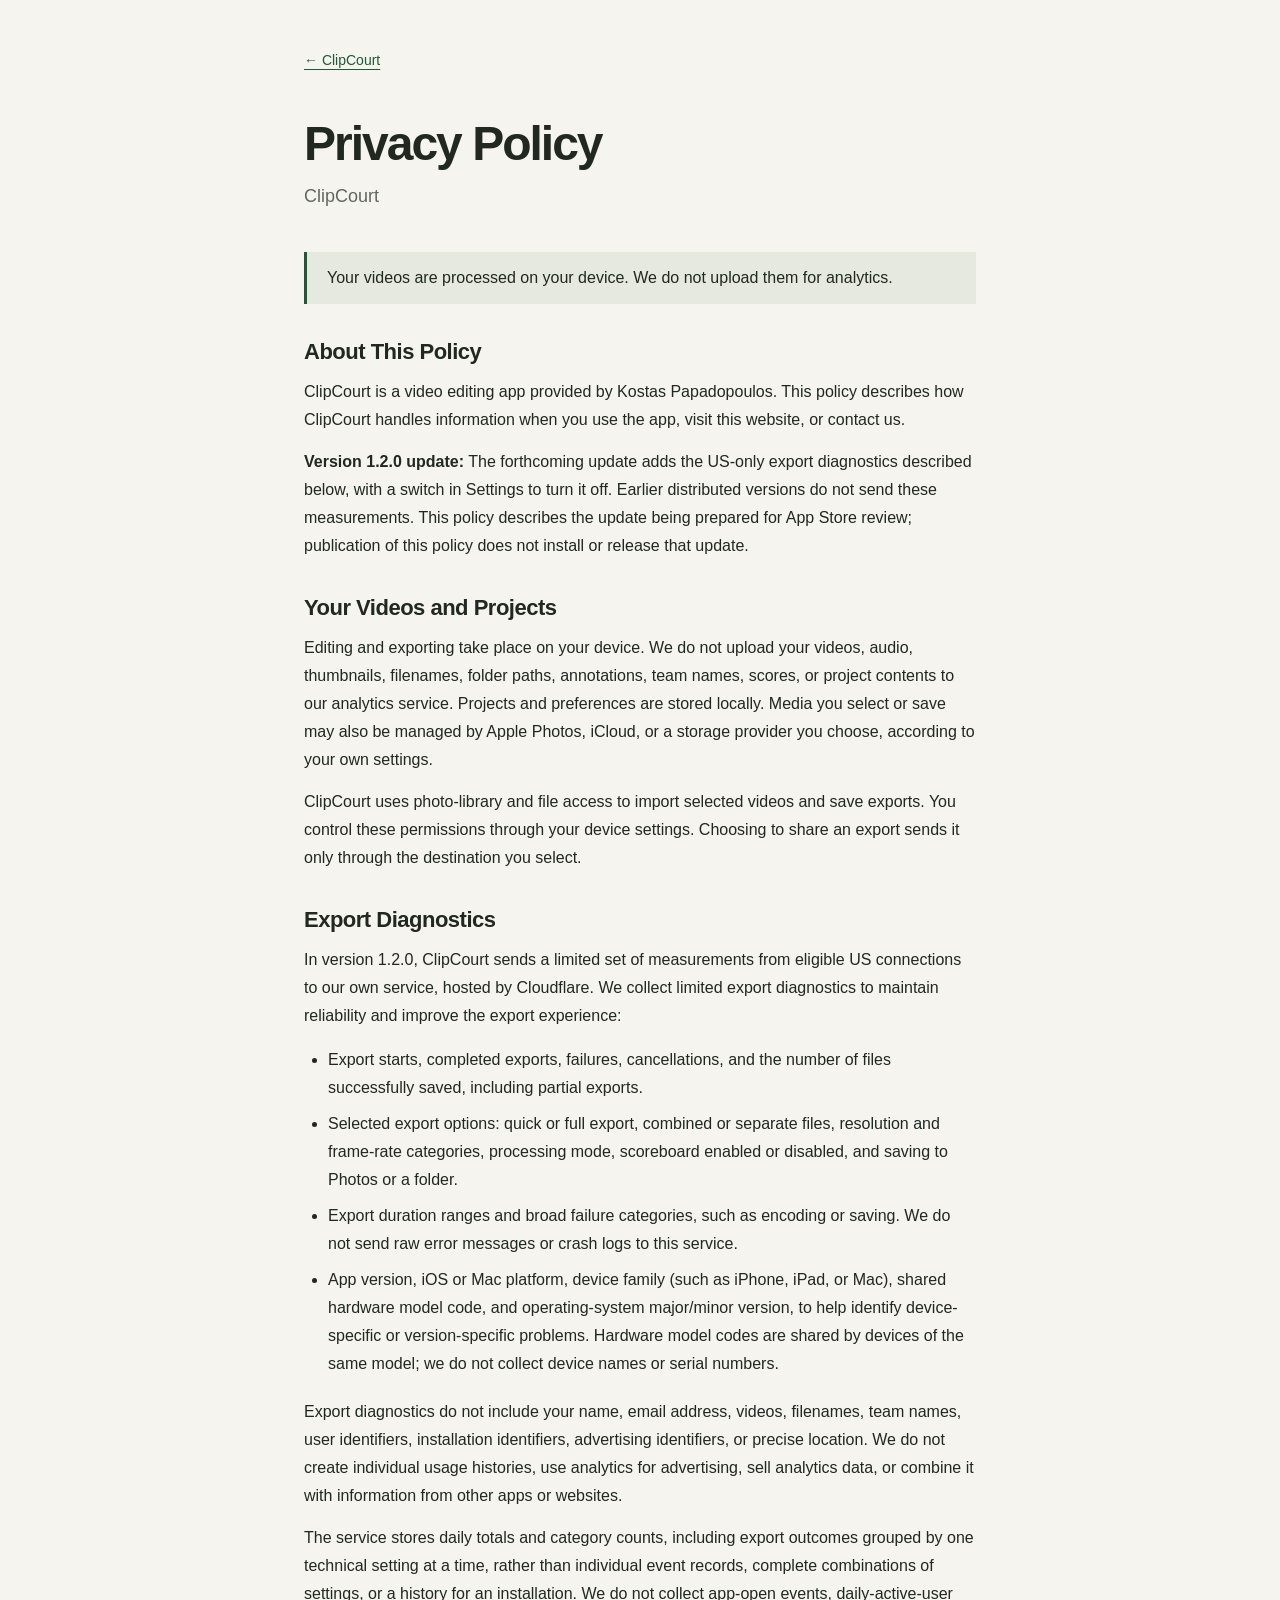
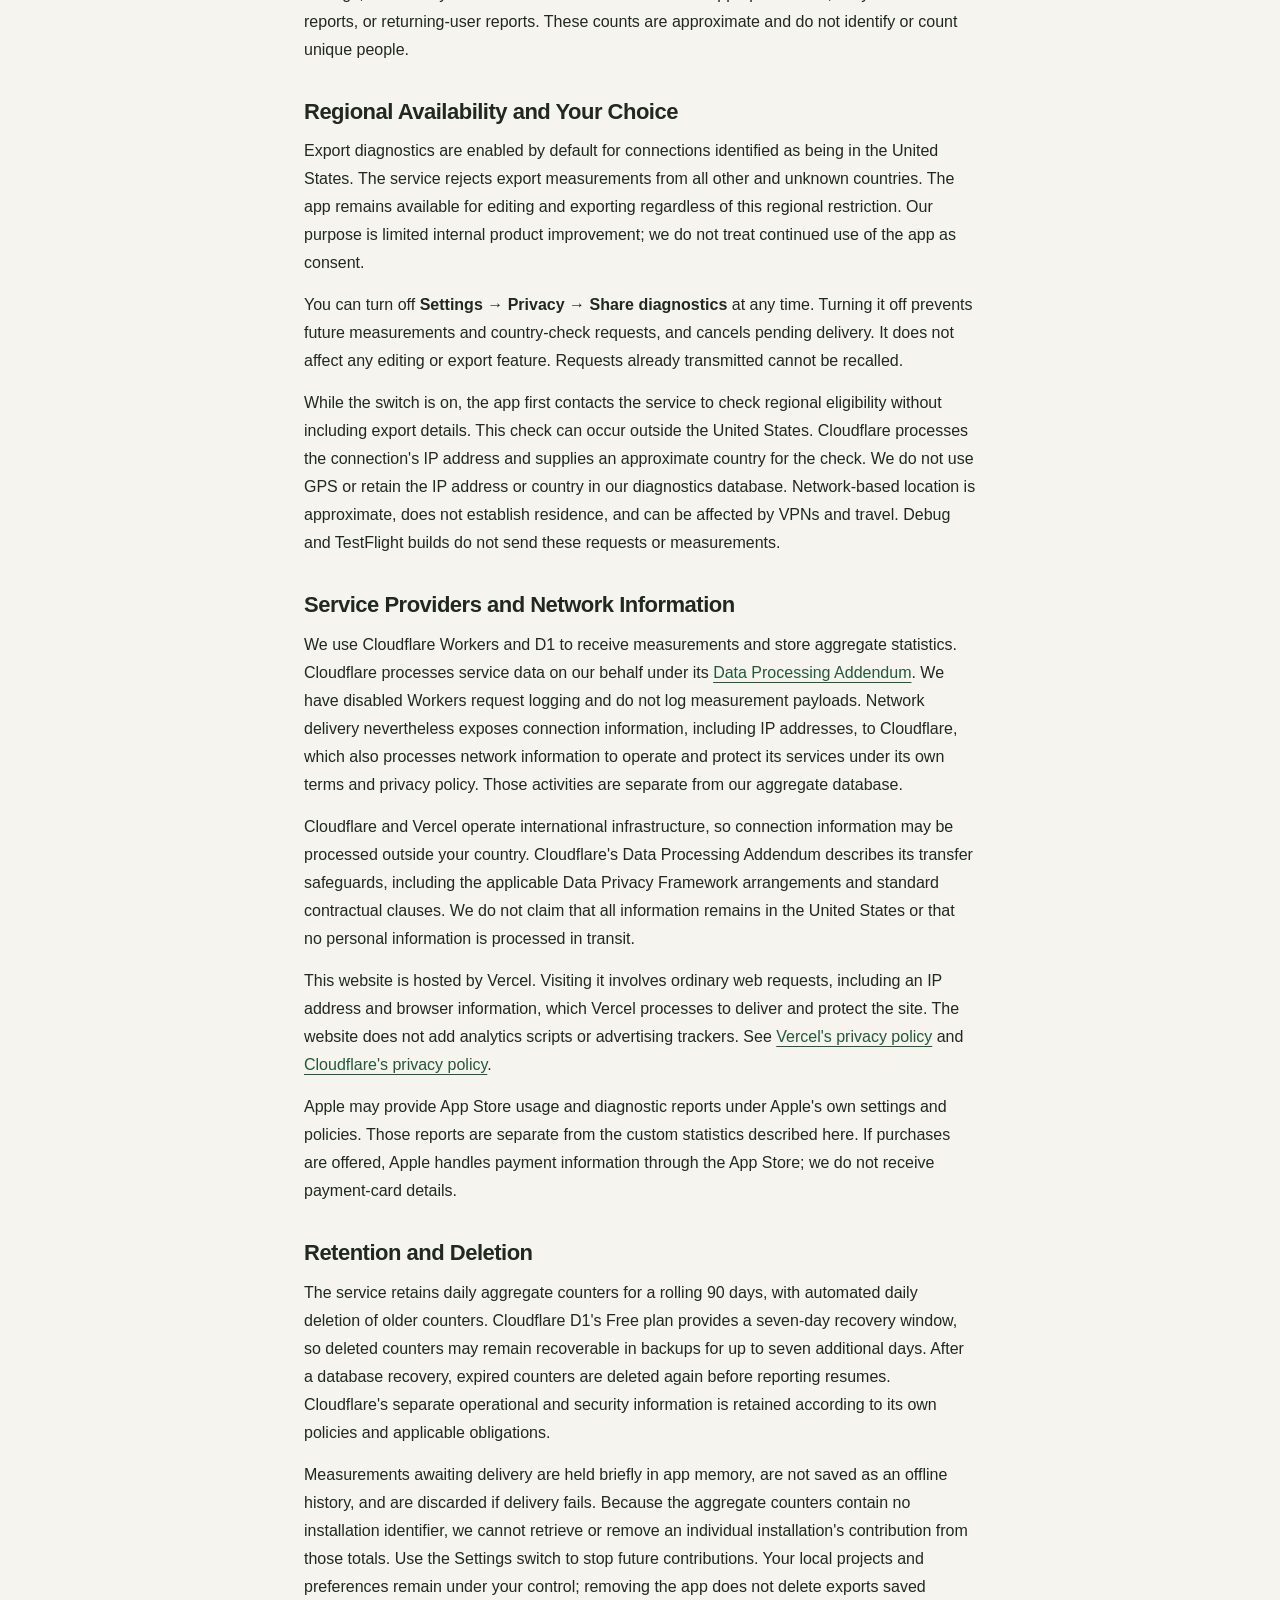
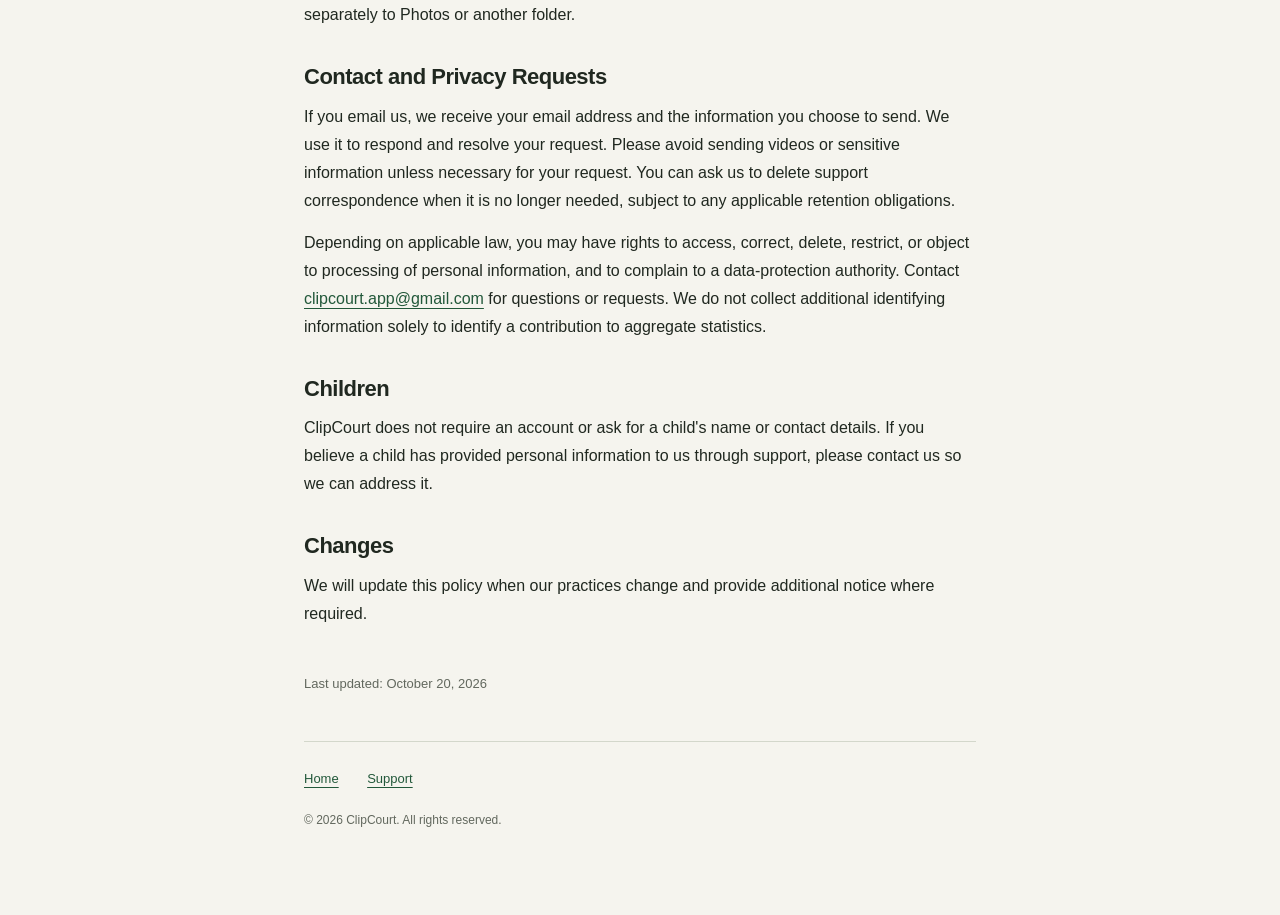
==== privacy.html @ 9f746b9b "Describe shared device and OS export diagnostics" ====
<!DOCTYPE html>
<html lang="en">
<head>
    <meta charset="UTF-8">
    <meta name="viewport" content="width=device-width, initial-scale=1.0">
    <title>ClipCourt — Privacy Policy</title>
    <link rel="icon" type="image/png" href="/assets/app-icon.png">
    <link rel="stylesheet" href="/styles.css">
    <style>
        .container { max-width: 720px; margin: 0 auto; padding: 48px 24px 70px; }
        h1 { font-size: 48px; letter-spacing: -2px; margin-bottom: 12px; }
        .subtitle { color: var(--muted); font-size: 18px; margin-bottom: 40px; }
        h2 { font-size: 22px; letter-spacing: -.5px; margin-top: 36px; margin-bottom: 14px; }
        h3 { font-size: 17px; margin-top: 24px; margin-bottom: 10px; }
        p, li { margin-bottom: 14px; line-height: 1.75; }
        ul, ol { padding-left: 24px; margin-bottom: 20px; }
        li { margin-bottom: 8px; }
        .container a { color: var(--green); text-decoration: underline; text-underline-offset: 4px; }
        .badge, .contact { border-left: 3px solid var(--green); padding: 14px 20px; margin: 25px 0; background: #e6e9df; }
        .date { color: var(--muted); font-size: 13px; margin-top: 45px; }
        .back { display: inline-block; margin-bottom: 48px; font-size: 14px; }
        footer { border-top: 1px solid var(--line); margin-top: 45px; padding-top: 24px; }
        footer a { margin-right: 24px; font-size: 13px; }
        .copyright { color: var(--muted); font-size: 12px; margin-top: 20px; }
    </style>
</head>
<body>
    <div class="container">
        <a class="back" href="/">&larr; ClipCourt</a>
        <h1>Privacy Policy</h1>
        <p class="subtitle">ClipCourt</p>

        <div class="badge">Your videos are processed on your device. We do not upload them for analytics.</div>

        <h2>About This Policy</h2>
        <p>ClipCourt is a video editing app provided by Kostas Papadopoulos. This policy describes how ClipCourt handles information when you use the app, visit this website, or contact us.</p>
        <p><strong>Version 1.2.0 update:</strong> The forthcoming update adds the US-only export diagnostics described below, with a switch in Settings to turn it off. Earlier distributed versions do not send these measurements. This policy describes the update being prepared for App Store review; publication of this policy does not install or release that update.</p>

        <h2>Your Videos and Projects</h2>
        <p>Editing and exporting take place on your device. We do not upload your videos, audio, thumbnails, filenames, folder paths, annotations, team names, scores, or project contents to our analytics service. Projects and preferences are stored locally. Media you select or save may also be managed by Apple Photos, iCloud, or a storage provider you choose, according to your own settings.</p>
        <p>ClipCourt uses photo-library and file access to import selected videos and save exports. You control these permissions through your device settings. Choosing to share an export sends it only through the destination you select.</p>

        <h2>Export Diagnostics</h2>
        <p>In version 1.2.0, ClipCourt sends a limited set of measurements from eligible US connections to our own service, hosted by Cloudflare. We collect limited export diagnostics to maintain reliability and improve the export experience:</p>
        <ul>
            <li>Export starts, completed exports, failures, cancellations, and the number of files successfully saved, including partial exports.</li>
            <li>Selected export options: quick or full export, combined or separate files, resolution and frame-rate categories, processing mode, scoreboard enabled or disabled, and saving to Photos or a folder.</li>
            <li>Export duration ranges and broad failure categories, such as encoding or saving. We do not send raw error messages or crash logs to this service.</li>
            <li>App version, iOS or Mac platform, device family (such as iPhone, iPad, or Mac), shared hardware model code, and operating-system major/minor version, to help identify device-specific or version-specific problems. Hardware model codes are shared by devices of the same model; we do not collect device names or serial numbers.</li>
        </ul>
        <p>Export diagnostics do not include your name, email address, videos, filenames, team names, user identifiers, installation identifiers, advertising identifiers, or precise location. We do not create individual usage histories, use analytics for advertising, sell analytics data, or combine it with information from other apps or websites.</p>
        <p>The service stores daily totals and category counts, including export outcomes grouped by one technical setting at a time, rather than individual event records, complete combinations of settings, or a history for an installation. We do not collect app-open events, daily-active-user reports, or returning-user reports. These counts are approximate and do not identify or count unique people.</p>

        <h2>Regional Availability and Your Choice</h2>
        <p>Export diagnostics are enabled by default for connections identified as being in the United States. The service rejects export measurements from all other and unknown countries. The app remains available for editing and exporting regardless of this regional restriction. Our purpose is limited internal product improvement; we do not treat continued use of the app as consent.</p>
        <p>You can turn off <strong>Settings &rarr; Privacy &rarr; Share diagnostics</strong> at any time. Turning it off prevents future measurements and country-check requests, and cancels pending delivery. It does not affect any editing or export feature. Requests already transmitted cannot be recalled.</p>
        <p>While the switch is on, the app first contacts the service to check regional eligibility without including export details. This check can occur outside the United States. Cloudflare processes the connection's IP address and supplies an approximate country for the check. We do not use GPS or retain the IP address or country in our diagnostics database. Network-based location is approximate, does not establish residence, and can be affected by VPNs and travel. Debug and TestFlight builds do not send these requests or measurements.</p>

        <h2>Service Providers and Network Information</h2>
        <p>We use Cloudflare Workers and D1 to receive measurements and store aggregate statistics. Cloudflare processes service data on our behalf under its <a href="https://www.cloudflare.com/cloudflare-customer-dpa/">Data Processing Addendum</a>. We have disabled Workers request logging and do not log measurement payloads. Network delivery nevertheless exposes connection information, including IP addresses, to Cloudflare, which also processes network information to operate and protect its services under its own terms and privacy policy. Those activities are separate from our aggregate database.</p>
        <p>Cloudflare and Vercel operate international infrastructure, so connection information may be processed outside your country. Cloudflare's Data Processing Addendum describes its transfer safeguards, including the applicable Data Privacy Framework arrangements and standard contractual clauses. We do not claim that all information remains in the United States or that no personal information is processed in transit.</p>
        <p>This website is hosted by Vercel. Visiting it involves ordinary web requests, including an IP address and browser information, which Vercel processes to deliver and protect the site. The website does not add analytics scripts or advertising trackers. See <a href="https://vercel.com/legal/privacy-policy">Vercel's privacy policy</a> and <a href="https://www.cloudflare.com/privacypolicy/">Cloudflare's privacy policy</a>.</p>
        <p>Apple may provide App Store usage and diagnostic reports under Apple's own settings and policies. Those reports are separate from the custom statistics described here. If purchases are offered, Apple handles payment information through the App Store; we do not receive payment-card details.</p>

        <h2>Retention and Deletion</h2>
        <p>The service retains daily aggregate counters for a rolling 90 days, with automated daily deletion of older counters. Cloudflare D1's Free plan provides a seven-day recovery window, so deleted counters may remain recoverable in backups for up to seven additional days. After a database recovery, expired counters are deleted again before reporting resumes. Cloudflare's separate operational and security information is retained according to its own policies and applicable obligations.</p>
        <p>Measurements awaiting delivery are held briefly in app memory, are not saved as an offline history, and are discarded if delivery fails. Because the aggregate counters contain no installation identifier, we cannot retrieve or remove an individual installation's contribution from those totals. Use the Settings switch to stop future contributions. Your local projects and preferences remain under your control; removing the app does not delete exports saved separately to Photos or another folder.</p>

        <h2>Contact and Privacy Requests</h2>
        <p>If you email us, we receive your email address and the information you choose to send. We use it to respond and resolve your request. Please avoid sending videos or sensitive information unless necessary for your request. You can ask us to delete support correspondence when it is no longer needed, subject to any applicable retention obligations.</p>
        <p>Depending on applicable law, you may have rights to access, correct, delete, restrict, or object to processing of personal information, and to complain to a data-protection authority. Contact <a href="mailto:clipcourt.app@gmail.com">clipcourt.app@gmail.com</a> for questions or requests. We do not collect additional identifying information solely to identify a contribution to aggregate statistics.</p>

        <h2>Children</h2>
        <p>ClipCourt does not require an account or ask for a child's name or contact details. If you believe a child has provided personal information to us through support, please contact us so we can address it.</p>

        <h2>Changes</h2>
        <p>We will update this policy when our practices change and provide additional notice where required.</p>
        <p class="date">Last updated: October 20, 2026</p>

        <footer>
            <div>
                <a href="/">Home</a>
                <a href="/support">Support</a>
            </div>
            <p class="copyright">&copy; 2026 ClipCourt. All rights reserved.</p>
        </footer>
    </div>
</body>
</html>
---- styles.css ----
:root{--paper:#f5f4ee;--ink:#202820;--muted:#62685e;--green:#22583a;--line:#d3d7cb;--accent:#c7e4b0}
*{box-sizing:border-box}html{scroll-behavior:smooth;scroll-padding-top:30px}body{margin:0;background:var(--paper);color:var(--ink);font-family:-apple-system,BlinkMacSystemFont,"Helvetica Neue",Arial,sans-serif;-webkit-font-smoothing:antialiased;line-height:1.5}a{color:inherit;text-decoration:none}img{display:block;max-width:100%;height:auto}figure,p,h1,h2,h3{margin:0}a:focus-visible{outline:3px solid #277cb5;outline-offset:6px}.wrap{width:min(1240px,calc(100% - 96px));margin-inline:auto}.skip{position:absolute;top:-80px;left:20px;padding:12px;background:var(--ink);color:white;z-index:10}.skip:focus{top:12px}.site-header{height:104px;display:flex;align-items:center;justify-content:space-between;border-bottom:1px solid var(--line)}.brand{display:inline-flex;align-items:center;gap:11px;font-size:23px;font-weight:650;letter-spacing:-.8px}.brand img{border-radius:9px}.site-header nav,.site-footer nav{display:flex;align-items:center;gap:32px;font-size:14px;font-weight:500}.site-header nav a:hover,.site-footer nav a:hover{text-decoration:underline;text-underline-offset:5px}.nav-download{border-left:1px solid var(--line);padding-left:32px}.nav-download span{padding-left:9px}.hero{padding-top:66px}.eyebrow{font-size:11px;font-weight:650;letter-spacing:1.9px;text-transform:uppercase;color:var(--green)}.hero-intro{display:grid;grid-template-columns:1.8fr 1fr;align-items:end;gap:56px;margin:22px 0 46px}h1{font-size:clamp(44px,5.7vw,82px);font-weight:600;line-height:1.04;letter-spacing:-4.5px}h1 span{color:var(--green)}.hero-copy{max-width:350px;padding-bottom:3px}.hero-copy p{font-size:17px;line-height:1.65;color:var(--muted);margin-bottom:25px}.button{display:inline-flex;align-items:center;justify-content:space-between;gap:24px;padding:16px 20px;background:var(--ink);color:var(--paper);font-size:13px;font-weight:600;border:1px solid var(--ink);border-radius:4px;transition:background .16s}.button:hover{background:var(--green)}.button span{font-size:18px;line-height:1}.hero-product{background:#fff;border-radius:6px;overflow:hidden}.hero-product img{width:100%}.hero-product figcaption{display:flex;justify-content:space-between;gap:20px;color:var(--muted);padding:18px 28px;border-top:1px solid var(--line);font-size:12px}.workflow{display:grid;grid-template-columns:1fr 1fr;gap:100px;align-items:center;padding-block:120px}.workflow-copy{max-width:480px}h2{font-size:clamp(38px,4vw,57px);line-height:1.08;font-weight:550;letter-spacing:-2px;margin-top:22px}.steps{list-style:none;counter-reset:steps;padding:0;margin:38px 0 0}.steps li{counter-increment:steps;display:flex;gap:22px;padding:22px 0;border-top:1px solid var(--line)}.steps li:before{content:"0" counter(steps);font-size:12px;font-variant-numeric:tabular-nums;color:var(--green);padding-top:3px}.steps h3{font-size:17px;font-weight:600;margin-bottom:5px}.steps p,.details p{color:var(--muted);font-size:15px;line-height:1.7}.phone-stage{background:#e6e9df;padding:45px 30px 28px;display:flex;align-items:center;flex-direction:column;border-radius:5px}.phone-stage img{width:270px;border-radius:26px;box-shadow:0 12px 28px #18251b20}.phone-stage figcaption{margin-top:26px;font-size:12px;color:var(--muted)}.details{display:grid;grid-template-columns:repeat(3,1fr);gap:60px;padding-bottom:110px}.details>div{border-top:1px solid var(--line);padding-top:24px}.details .detail-value{font-size:25px;letter-spacing:-.8px;font-weight:550;color:var(--green);margin-bottom:26px}.details h3{font-size:15px;font-weight:600;margin-bottom:8px}.export-section{background:#203b2e;color:var(--paper)}.export-layout{display:grid;grid-template-columns:1fr 1fr;gap:100px;align-items:center;padding-block:85px}.export-copy{max-width:450px}.export-copy .eyebrow{color:var(--accent)}.export-copy h2{font-size:clamp(48px,5vw,72px);margin-bottom:30px}.export-copy>p:not(.eyebrow){font-size:16px;line-height:1.75;color:#c9d1c6}.export-copy dl{margin:40px 0 14px}.export-copy dl div{display:flex;justify-content:space-between;gap:16px;padding:15px 0;border-bottom:1px solid #ffffff26;font-size:13px}.export-copy dt{color:#bbc8bc}.export-copy dd{margin:0;text-align:right}.export-copy .fine-print{font-size:11px!important}.export-image{display:flex;flex-direction:column;align-items:center}.export-image img{width:290px;border-radius:28px;box-shadow:0 18px 50px #0c1b1680}.export-image figcaption{font-size:12px;color:#bdc9bd;margin-top:24px}.closing{display:grid;grid-template-columns:1fr 1fr;gap:100px;align-items:center;padding-block:110px}.closing-copy{max-width:420px}.closing-copy p{font-size:18px;line-height:1.7;color:var(--muted);margin-bottom:18px}.text-link{font-size:14px;border-bottom:1px solid #a8b5a4;padding-bottom:5px;display:inline-block}.text-link:hover{color:var(--green)}.closing-copy .button{display:flex;width:fit-content;margin-top:30px;min-width:184px}.site-footer{border-top:1px solid var(--line);display:flex;align-items:center;justify-content:space-between;gap:28px;padding-block:32px 42px}.site-footer .brand{font-size:19px}.site-footer p{font-size:12px;color:var(--muted)}.site-footer nav{gap:24px;font-size:12px}
@media(min-width:1500px){h1{font-size:82px}}
@media(max-width:1100px){.wrap{width:calc(100% - 64px)}.hero-intro{gap:30px;grid-template-columns:1.65fr 1fr}h1{letter-spacing:-3px;font-size:5.8vw}.hero-copy p{font-size:15px}.button{font-size:12px;gap:15px}.workflow,.export-layout,.closing{gap:65px}.details{gap:35px}.workflow{padding-block:90px}.details{padding-bottom:80px}}
@media(max-width:760px){.wrap{width:calc(100% - 40px)}.site-header{height:80px}.brand{font-size:21px}.brand img{width:34px;height:34px}.site-header nav{gap:18px;font-size:12px}.site-header nav>a:first-child{display:none}.nav-download{border:0;padding:0}.nav-download span{padding-left:3px}.hero{padding-top:42px}.hero-intro{grid-template-columns:1fr;gap:22px;margin:20px 0 30px}h1{font-size:clamp(39px,8.5vw,64px);letter-spacing:-2.4px}.hero-copy{max-width:440px}.hero-copy p{font-size:16px;margin-bottom:21px}.button{font-size:13px}.hero-product figcaption{font-size:10px;padding:13px 16px}.hero-product figcaption span:last-child{display:none}.workflow{grid-template-columns:1fr;gap:36px;padding-block:65px}.workflow-copy{max-width:none}h2{font-size:43px;letter-spacing:-1.8px}.workflow-copy h2 br{display:none}.workflow-copy h2{max-width:420px}.steps{margin-top:30px}.phone-stage{padding-top:32px}.phone-stage img{width:240px}.details{grid-template-columns:1fr;gap:28px;padding-bottom:64px}.details>div{display:grid;grid-template-columns:1fr 1.5fr;column-gap:26px;padding-top:20px}.details .detail-value{font-size:20px;grid-row:1/3;margin:0}.details h3{font-size:14px}.details p{font-size:14px}.export-layout{grid-template-columns:1fr;gap:40px;padding-block:60px}.export-copy{max-width:none}.export-copy h2{font-size:54px}.export-image img{width:250px}.closing{grid-template-columns:1fr;gap:26px;padding-block:65px}.closing h2 br{display:none}.closing-copy{max-width:none}.closing-copy p{font-size:16px}.site-footer{display:grid;grid-template-columns:1fr 1fr;gap:25px}.site-footer>p{text-align:right}.site-footer nav{grid-column:1/-1;gap:28px}}
@media(prefers-reduced-motion:reduce){html{scroll-behavior:auto}.button{transition:none}}

/* The homepage stays focused on the three core editing gestures and tools. */
.details{padding-top:64px;padding-bottom:70px}.details h2{font-size:15px;font-weight:600;letter-spacing:0;line-height:1.5;margin:0 0 8px}.details .detail-value{margin-bottom:18px}.hero-intro{align-items:center}.hero-copy p{font-size:20px}.hero{padding-top:48px}@media(max-width:760px){.details{padding-top:40px;padding-bottom:48px}.details>div{display:block}.details .detail-value{margin-bottom:12px}.hero-copy p{font-size:18px}}

.mobile-demo{display:grid;grid-template-columns:1fr 1fr;gap:70px;align-items:center;border-top:1px solid var(--line);padding-block:64px 80px}.mobile-demo-copy{max-width:390px}.mobile-demo-copy h2{margin-bottom:24px}.mobile-demo-copy>p:last-child{font-size:18px;line-height:1.7;color:var(--muted)}.mobile-demo video{display:block;width:min(100%,320px);height:auto;justify-self:center;background:#191919;border-radius:22px;box-shadow:0 12px 36px #203b2e1a}@media(max-width:760px){.mobile-demo{grid-template-columns:1fr;gap:30px;padding-block:40px 56px}.mobile-demo-copy h2{font-size:38px}.mobile-demo-copy>p:last-child{font-size:16px}.mobile-demo video{width:min(100%,300px)}}
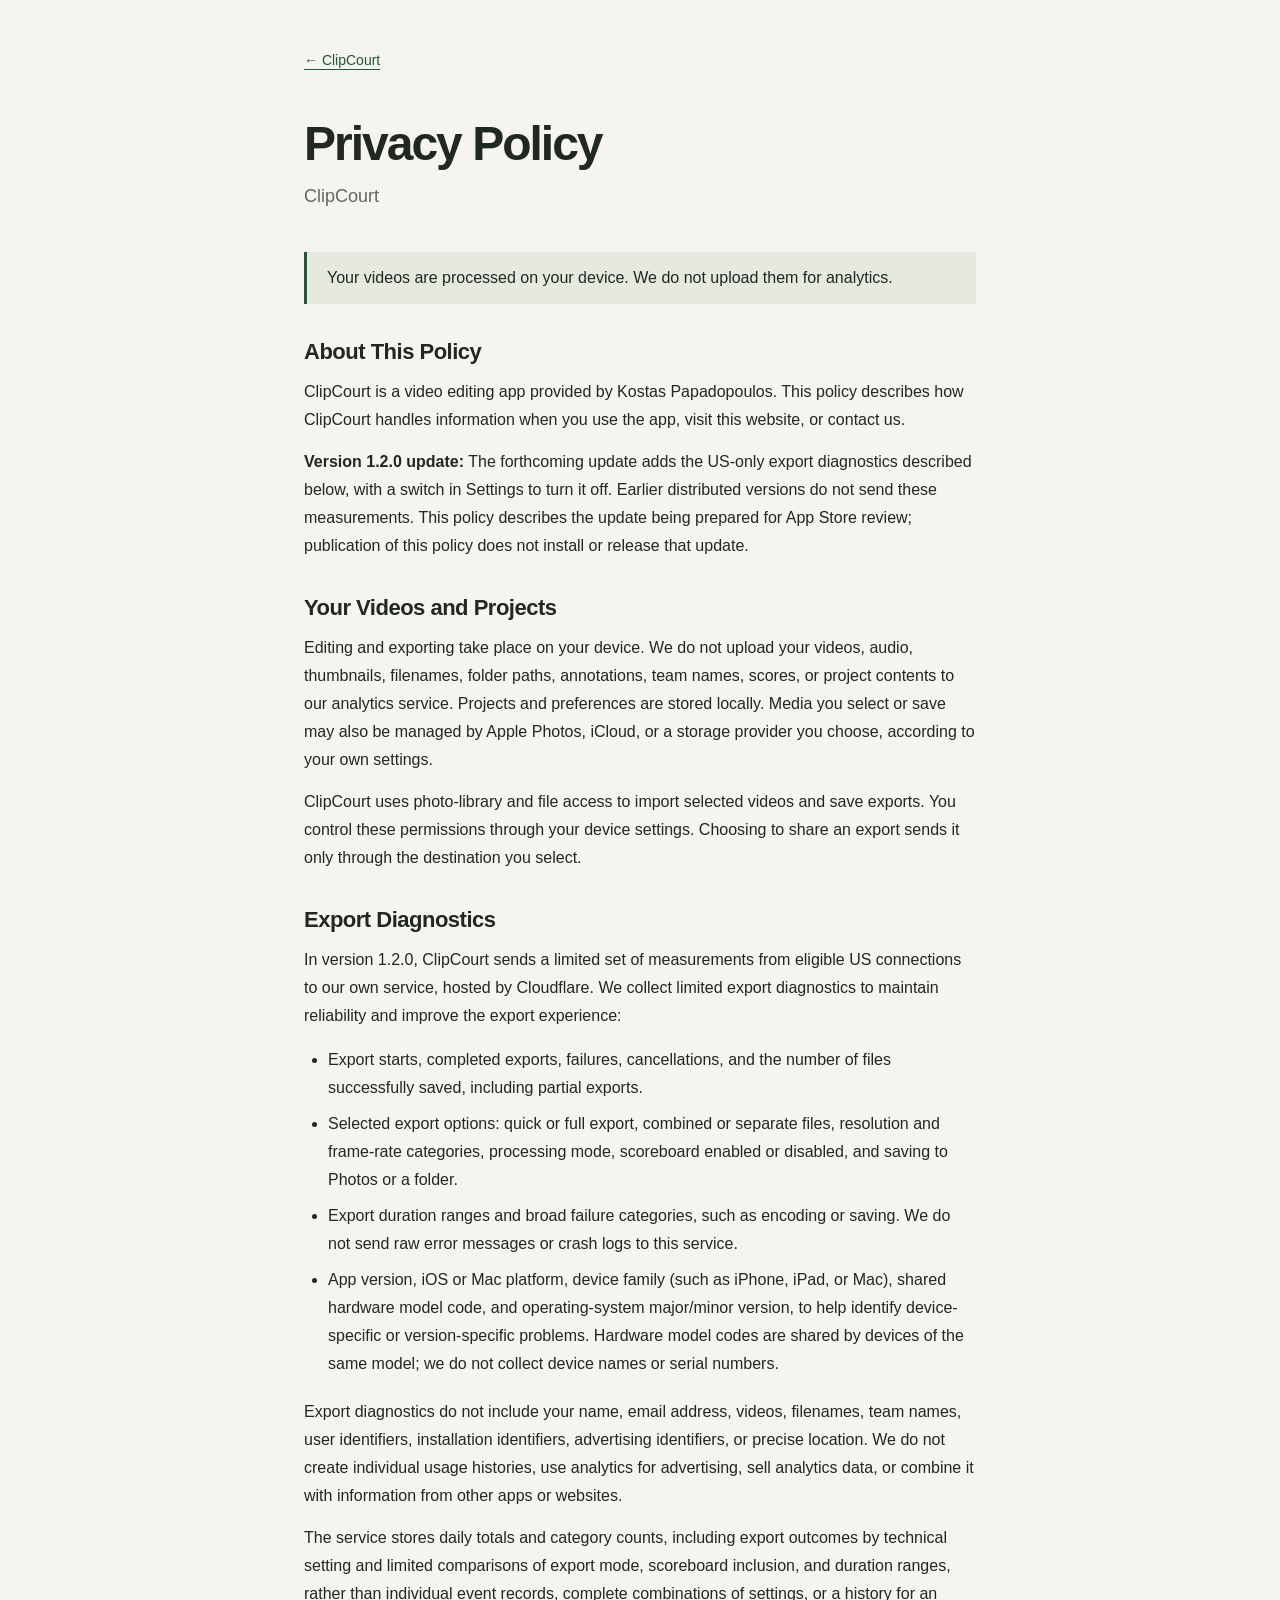
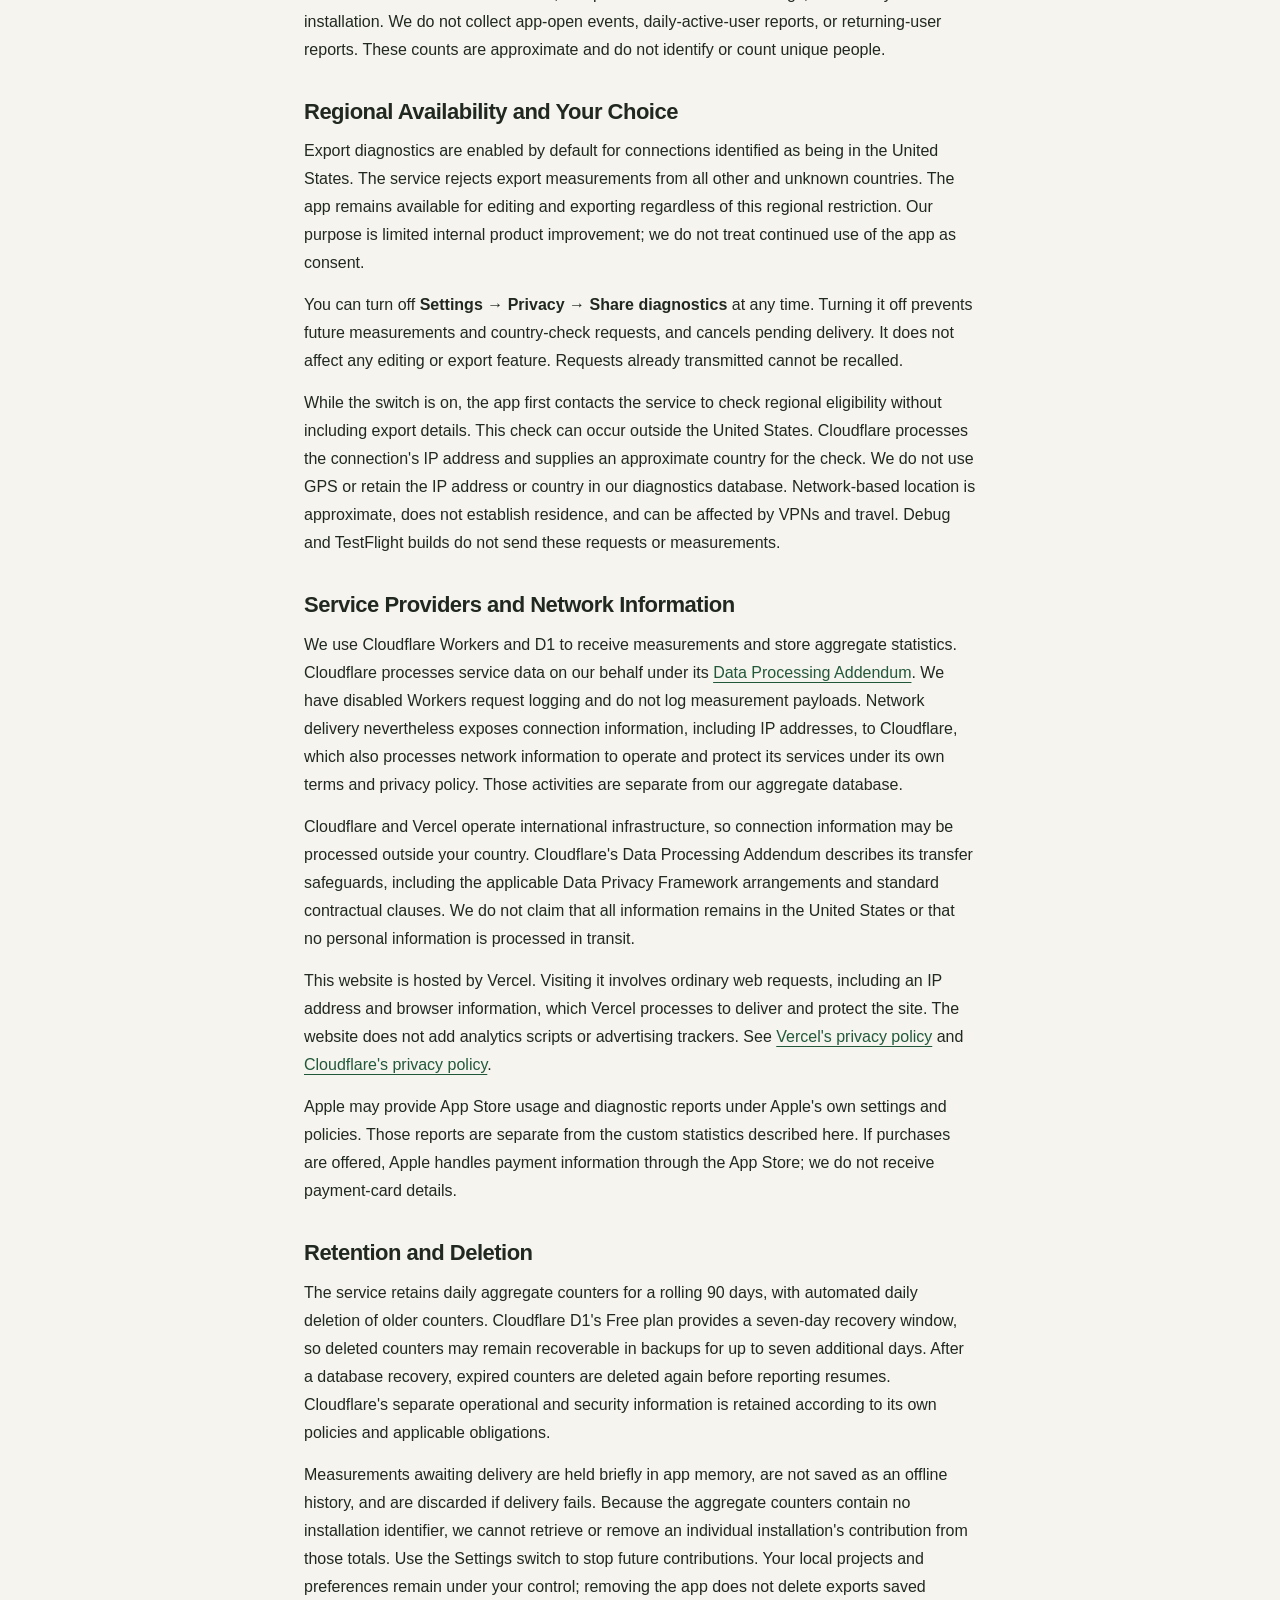
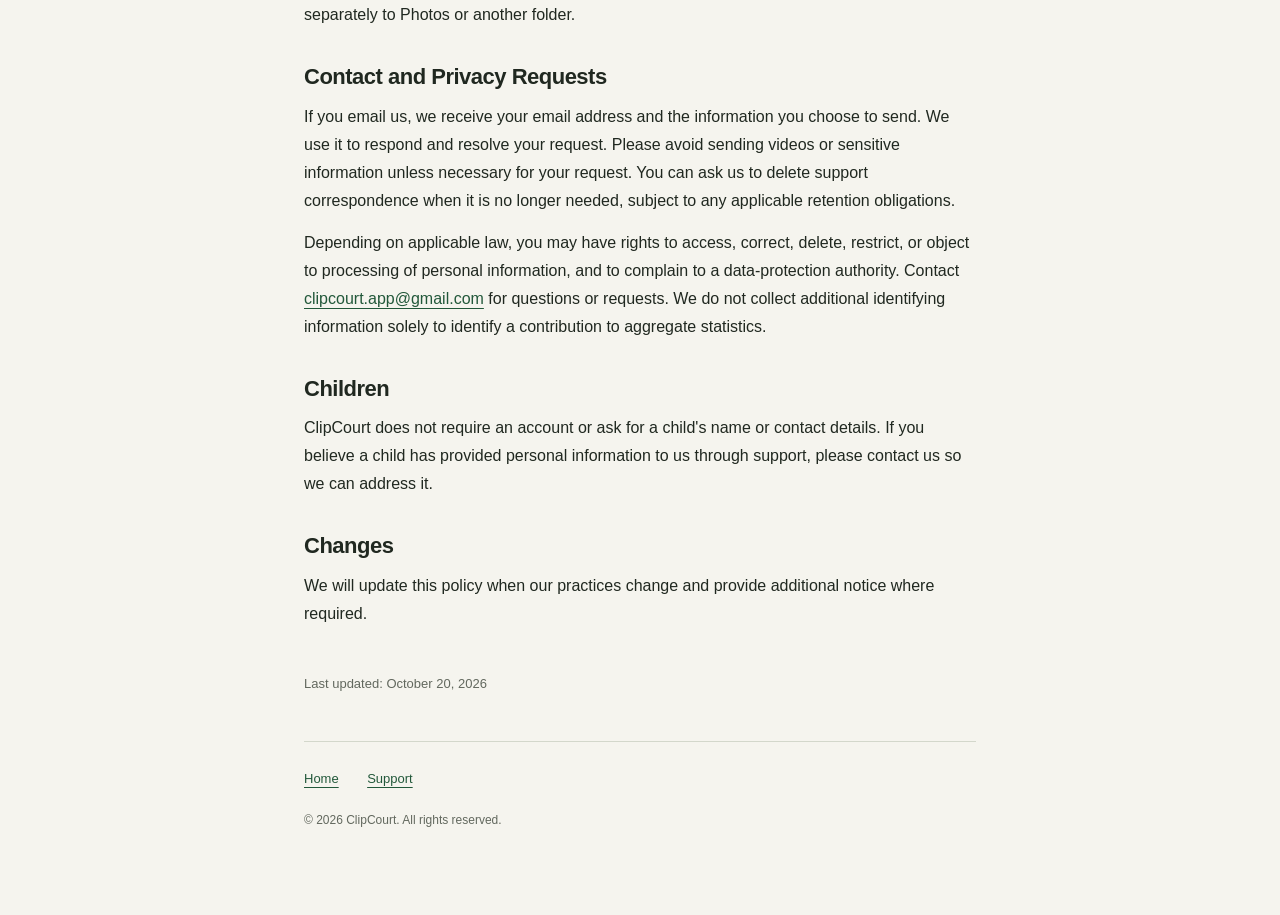
==== commit 72503c89: "Clarify aggregate export mode and scoreboard comparisons" ====
--- a/privacy.html
+++ b/privacy.html
@@ -49,7 +49,7 @@
             <li>App version, iOS or Mac platform, device family (such as iPhone, iPad, or Mac), shared hardware model code, and operating-system major/minor version, to help identify device-specific or version-specific problems. Hardware model codes are shared by devices of the same model; we do not collect device names or serial numbers.</li>
         </ul>
         <p>Export diagnostics do not include your name, email address, videos, filenames, team names, user identifiers, installation identifiers, advertising identifiers, or precise location. We do not create individual usage histories, use analytics for advertising, sell analytics data, or combine it with information from other apps or websites.</p>
-        <p>The service stores daily totals and category counts, including export outcomes grouped by one technical setting at a time, rather than individual event records, complete combinations of settings, or a history for an installation. We do not collect app-open events, daily-active-user reports, or returning-user reports. These counts are approximate and do not identify or count unique people.</p>
+        <p>The service stores daily totals and category counts, including export outcomes by technical setting and limited comparisons of export mode, scoreboard inclusion, and duration ranges, rather than individual event records, complete combinations of settings, or a history for an installation. We do not collect app-open events, daily-active-user reports, or returning-user reports. These counts are approximate and do not identify or count unique people.</p>
 
         <h2>Regional Availability and Your Choice</h2>
         <p>Export diagnostics are enabled by default for connections identified as being in the United States. The service rejects export measurements from all other and unknown countries. The app remains available for editing and exporting regardless of this regional restriction. Our purpose is limited internal product improvement; we do not treat continued use of the app as consent.</p>
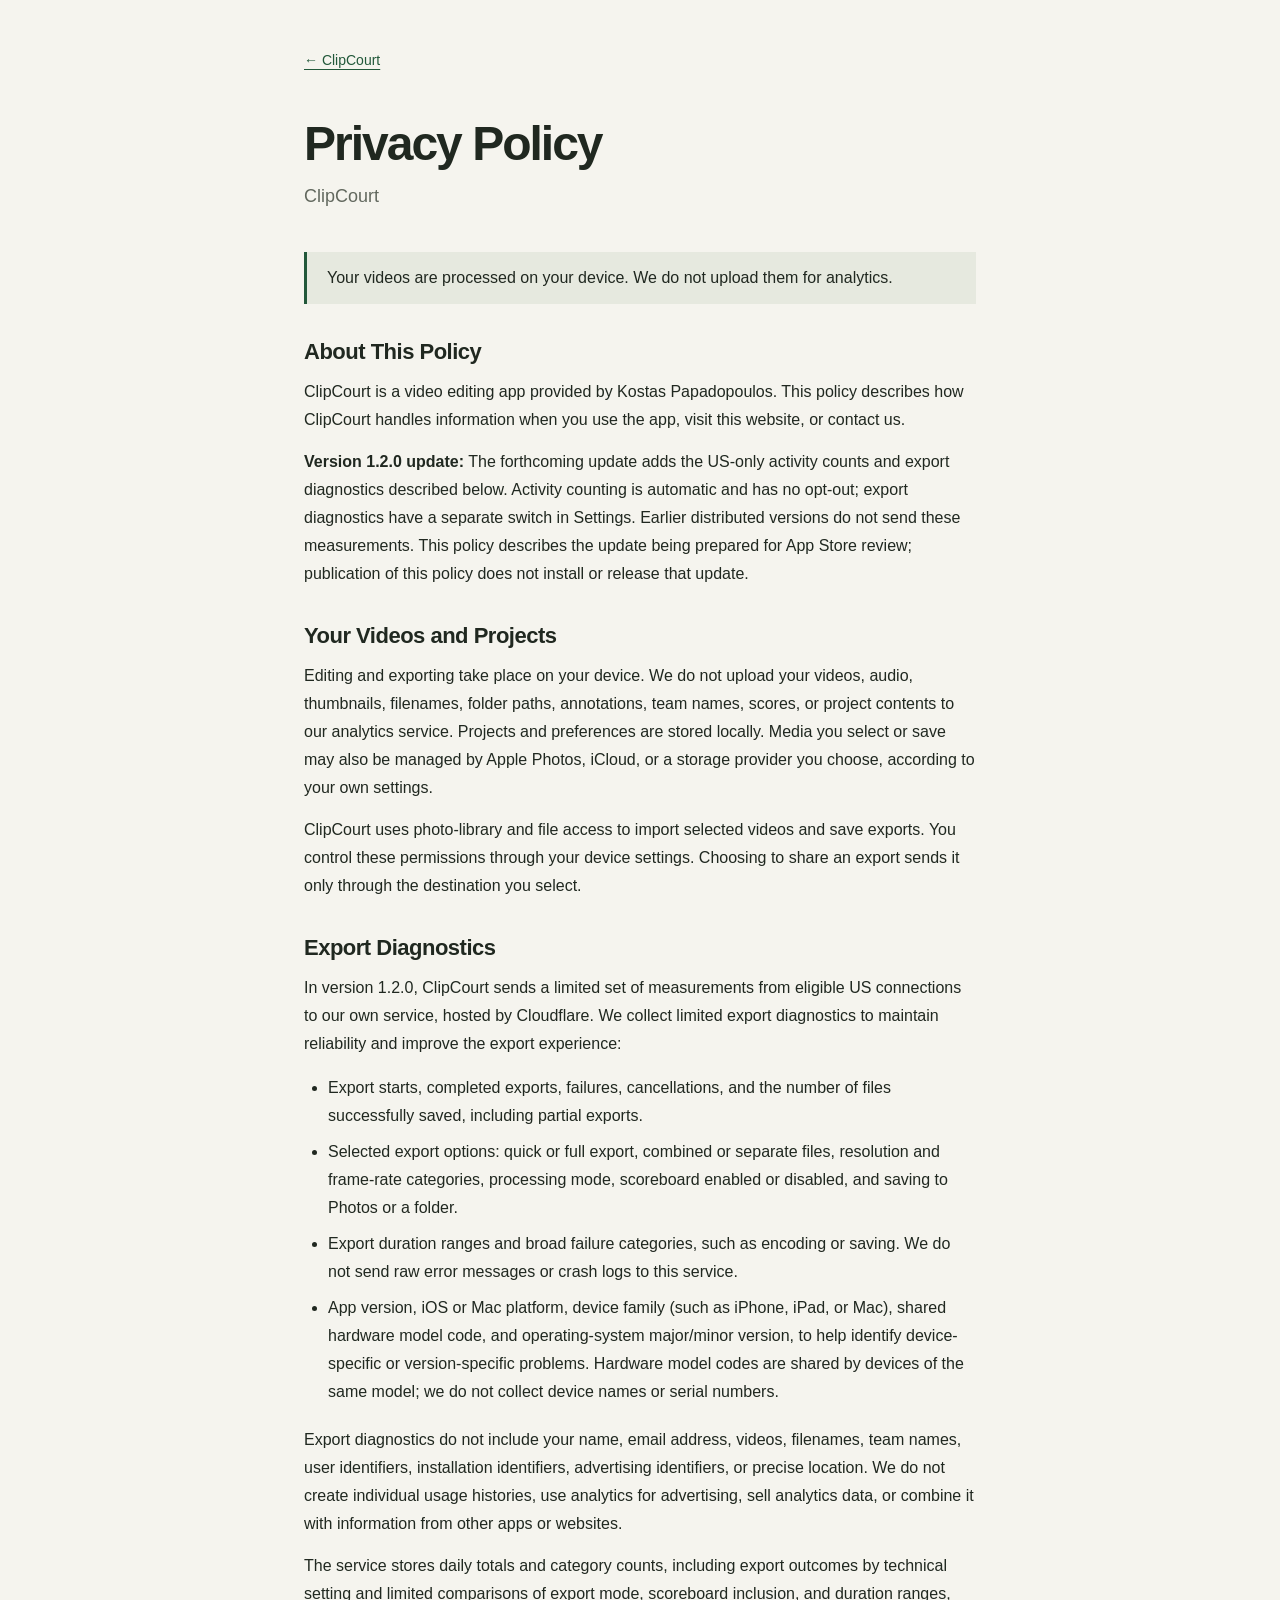
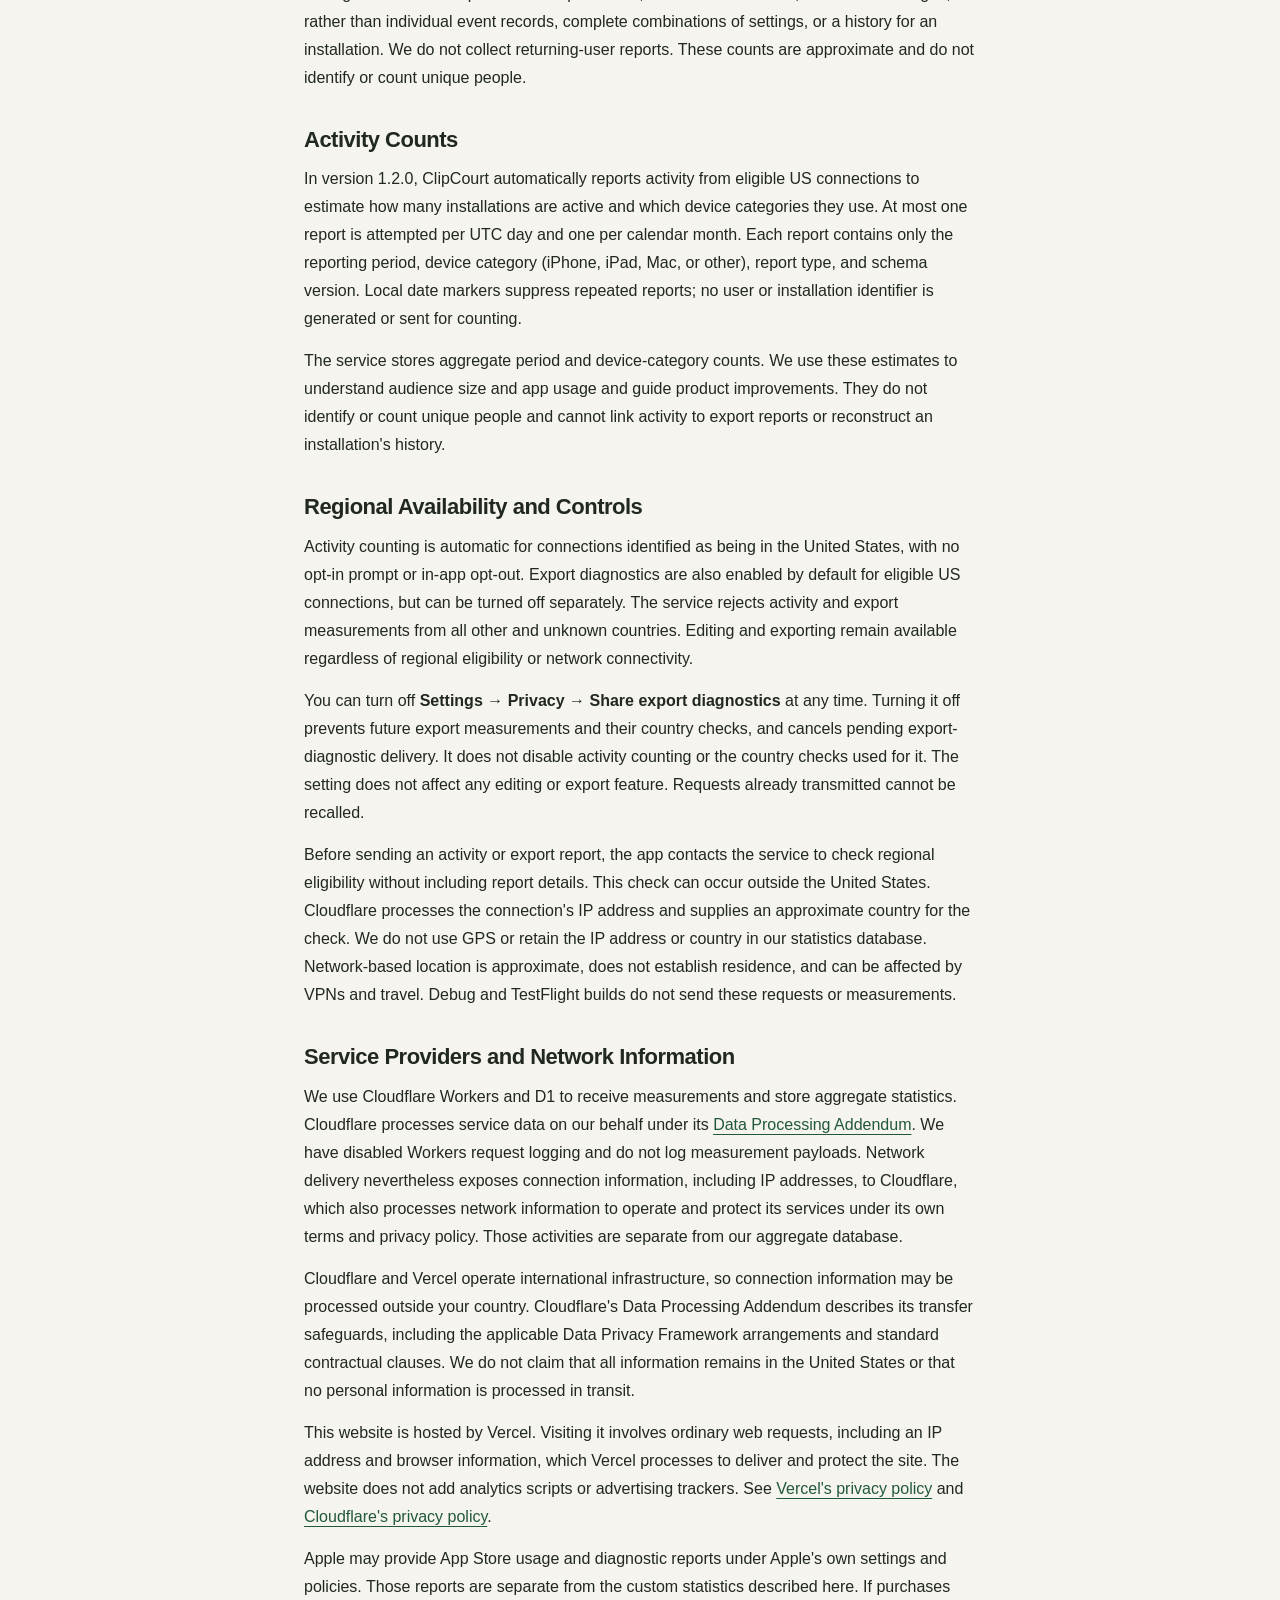
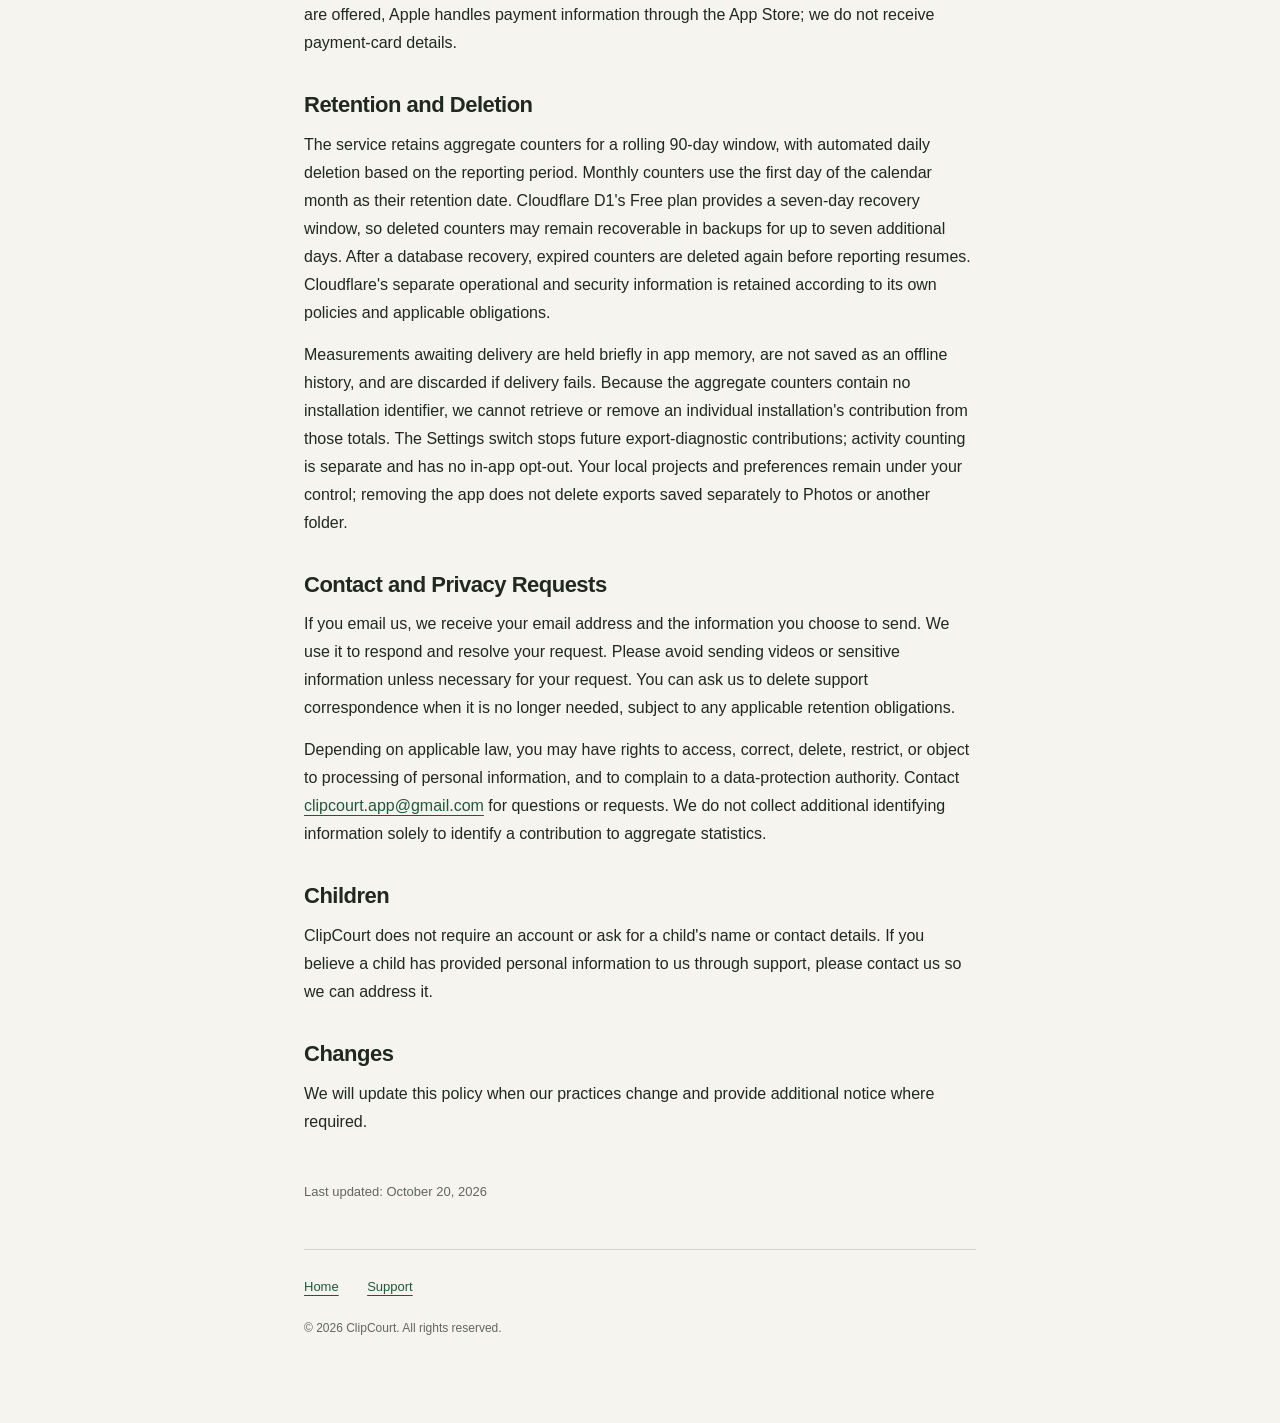
==== commit 0927cf54: "Describe US activity counts and separate export diagnostics control" ====
--- a/privacy.html
+++ b/privacy.html
@@ -34,7 +34,7 @@
 
         <h2>About This Policy</h2>
         <p>ClipCourt is a video editing app provided by Kostas Papadopoulos. This policy describes how ClipCourt handles information when you use the app, visit this website, or contact us.</p>
-        <p><strong>Version 1.2.0 update:</strong> The forthcoming update adds the US-only export diagnostics described below, with a switch in Settings to turn it off. Earlier distributed versions do not send these measurements. This policy describes the update being prepared for App Store review; publication of this policy does not install or release that update.</p>
+        <p><strong>Version 1.2.0 update:</strong> The forthcoming update adds the US-only activity counts and export diagnostics described below. Activity counting is automatic and has no opt-out; export diagnostics have a separate switch in Settings. Earlier distributed versions do not send these measurements. This policy describes the update being prepared for App Store review; publication of this policy does not install or release that update.</p>
 
         <h2>Your Videos and Projects</h2>
         <p>Editing and exporting take place on your device. We do not upload your videos, audio, thumbnails, filenames, folder paths, annotations, team names, scores, or project contents to our analytics service. Projects and preferences are stored locally. Media you select or save may also be managed by Apple Photos, iCloud, or a storage provider you choose, according to your own settings.</p>
@@ -49,12 +49,15 @@
             <li>App version, iOS or Mac platform, device family (such as iPhone, iPad, or Mac), shared hardware model code, and operating-system major/minor version, to help identify device-specific or version-specific problems. Hardware model codes are shared by devices of the same model; we do not collect device names or serial numbers.</li>
         </ul>
         <p>Export diagnostics do not include your name, email address, videos, filenames, team names, user identifiers, installation identifiers, advertising identifiers, or precise location. We do not create individual usage histories, use analytics for advertising, sell analytics data, or combine it with information from other apps or websites.</p>
-        <p>The service stores daily totals and category counts, including export outcomes by technical setting and limited comparisons of export mode, scoreboard inclusion, and duration ranges, rather than individual event records, complete combinations of settings, or a history for an installation. We do not collect app-open events, daily-active-user reports, or returning-user reports. These counts are approximate and do not identify or count unique people.</p>
+        <p>The service stores daily totals and category counts, including export outcomes by technical setting and limited comparisons of export mode, scoreboard inclusion, and duration ranges, rather than individual event records, complete combinations of settings, or a history for an installation. We do not collect returning-user reports. These counts are approximate and do not identify or count unique people.</p>
+        <h2>Activity Counts</h2>
+        <p>In version 1.2.0, ClipCourt automatically reports activity from eligible US connections to estimate how many installations are active and which device categories they use. At most one report is attempted per UTC day and one per calendar month. Each report contains only the reporting period, device category (iPhone, iPad, Mac, or other), report type, and schema version. Local date markers suppress repeated reports; no user or installation identifier is generated or sent for counting.</p>
+        <p>The service stores aggregate period and device-category counts. We use these estimates to understand audience size and app usage and guide product improvements. They do not identify or count unique people and cannot link activity to export reports or reconstruct an installation's history.</p>
 
-        <h2>Regional Availability and Your Choice</h2>
-        <p>Export diagnostics are enabled by default for connections identified as being in the United States. The service rejects export measurements from all other and unknown countries. The app remains available for editing and exporting regardless of this regional restriction. Our purpose is limited internal product improvement; we do not treat continued use of the app as consent.</p>
-        <p>You can turn off <strong>Settings &rarr; Privacy &rarr; Share diagnostics</strong> at any time. Turning it off prevents future measurements and country-check requests, and cancels pending delivery. It does not affect any editing or export feature. Requests already transmitted cannot be recalled.</p>
-        <p>While the switch is on, the app first contacts the service to check regional eligibility without including export details. This check can occur outside the United States. Cloudflare processes the connection's IP address and supplies an approximate country for the check. We do not use GPS or retain the IP address or country in our diagnostics database. Network-based location is approximate, does not establish residence, and can be affected by VPNs and travel. Debug and TestFlight builds do not send these requests or measurements.</p>
+        <h2>Regional Availability and Controls</h2>
+        <p>Activity counting is automatic for connections identified as being in the United States, with no opt-in prompt or in-app opt-out. Export diagnostics are also enabled by default for eligible US connections, but can be turned off separately. The service rejects activity and export measurements from all other and unknown countries. Editing and exporting remain available regardless of regional eligibility or network connectivity.</p>
+        <p>You can turn off <strong>Settings &rarr; Privacy &rarr; Share export diagnostics</strong> at any time. Turning it off prevents future export measurements and their country checks, and cancels pending export-diagnostic delivery. It does not disable activity counting or the country checks used for it. The setting does not affect any editing or export feature. Requests already transmitted cannot be recalled.</p>
+        <p>Before sending an activity or export report, the app contacts the service to check regional eligibility without including report details. This check can occur outside the United States. Cloudflare processes the connection's IP address and supplies an approximate country for the check. We do not use GPS or retain the IP address or country in our statistics database. Network-based location is approximate, does not establish residence, and can be affected by VPNs and travel. Debug and TestFlight builds do not send these requests or measurements.</p>
 
         <h2>Service Providers and Network Information</h2>
         <p>We use Cloudflare Workers and D1 to receive measurements and store aggregate statistics. Cloudflare processes service data on our behalf under its <a href="https://www.cloudflare.com/cloudflare-customer-dpa/">Data Processing Addendum</a>. We have disabled Workers request logging and do not log measurement payloads. Network delivery nevertheless exposes connection information, including IP addresses, to Cloudflare, which also processes network information to operate and protect its services under its own terms and privacy policy. Those activities are separate from our aggregate database.</p>
@@ -63,8 +66,8 @@
         <p>Apple may provide App Store usage and diagnostic reports under Apple's own settings and policies. Those reports are separate from the custom statistics described here. If purchases are offered, Apple handles payment information through the App Store; we do not receive payment-card details.</p>
 
         <h2>Retention and Deletion</h2>
-        <p>The service retains daily aggregate counters for a rolling 90 days, with automated daily deletion of older counters. Cloudflare D1's Free plan provides a seven-day recovery window, so deleted counters may remain recoverable in backups for up to seven additional days. After a database recovery, expired counters are deleted again before reporting resumes. Cloudflare's separate operational and security information is retained according to its own policies and applicable obligations.</p>
-        <p>Measurements awaiting delivery are held briefly in app memory, are not saved as an offline history, and are discarded if delivery fails. Because the aggregate counters contain no installation identifier, we cannot retrieve or remove an individual installation's contribution from those totals. Use the Settings switch to stop future contributions. Your local projects and preferences remain under your control; removing the app does not delete exports saved separately to Photos or another folder.</p>
+        <p>The service retains aggregate counters for a rolling 90-day window, with automated daily deletion based on the reporting period. Monthly counters use the first day of the calendar month as their retention date. Cloudflare D1's Free plan provides a seven-day recovery window, so deleted counters may remain recoverable in backups for up to seven additional days. After a database recovery, expired counters are deleted again before reporting resumes. Cloudflare's separate operational and security information is retained according to its own policies and applicable obligations.</p>
+        <p>Measurements awaiting delivery are held briefly in app memory, are not saved as an offline history, and are discarded if delivery fails. Because the aggregate counters contain no installation identifier, we cannot retrieve or remove an individual installation's contribution from those totals. The Settings switch stops future export-diagnostic contributions; activity counting is separate and has no in-app opt-out. Your local projects and preferences remain under your control; removing the app does not delete exports saved separately to Photos or another folder.</p>
 
         <h2>Contact and Privacy Requests</h2>
         <p>If you email us, we receive your email address and the information you choose to send. We use it to respond and resolve your request. Please avoid sending videos or sensitive information unless necessary for your request. You can ask us to delete support correspondence when it is no longer needed, subject to any applicable retention obligations.</p>
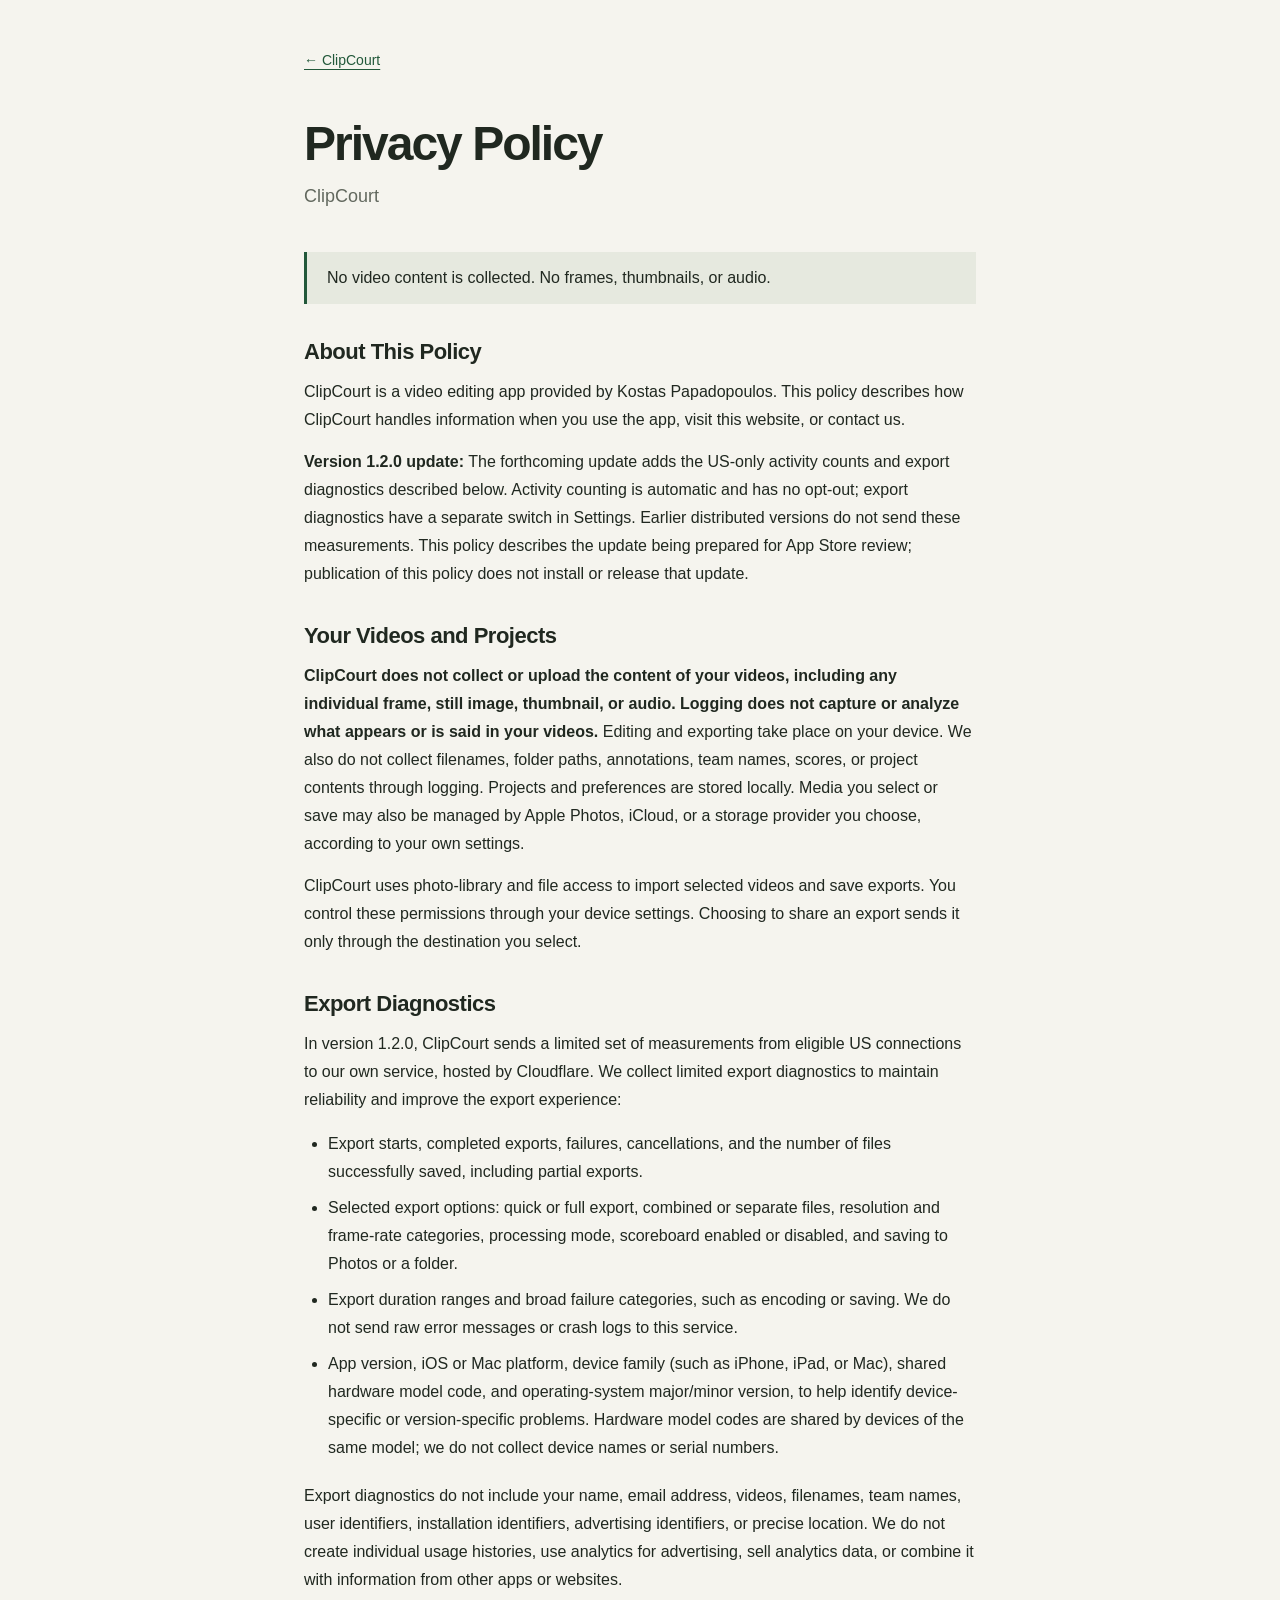
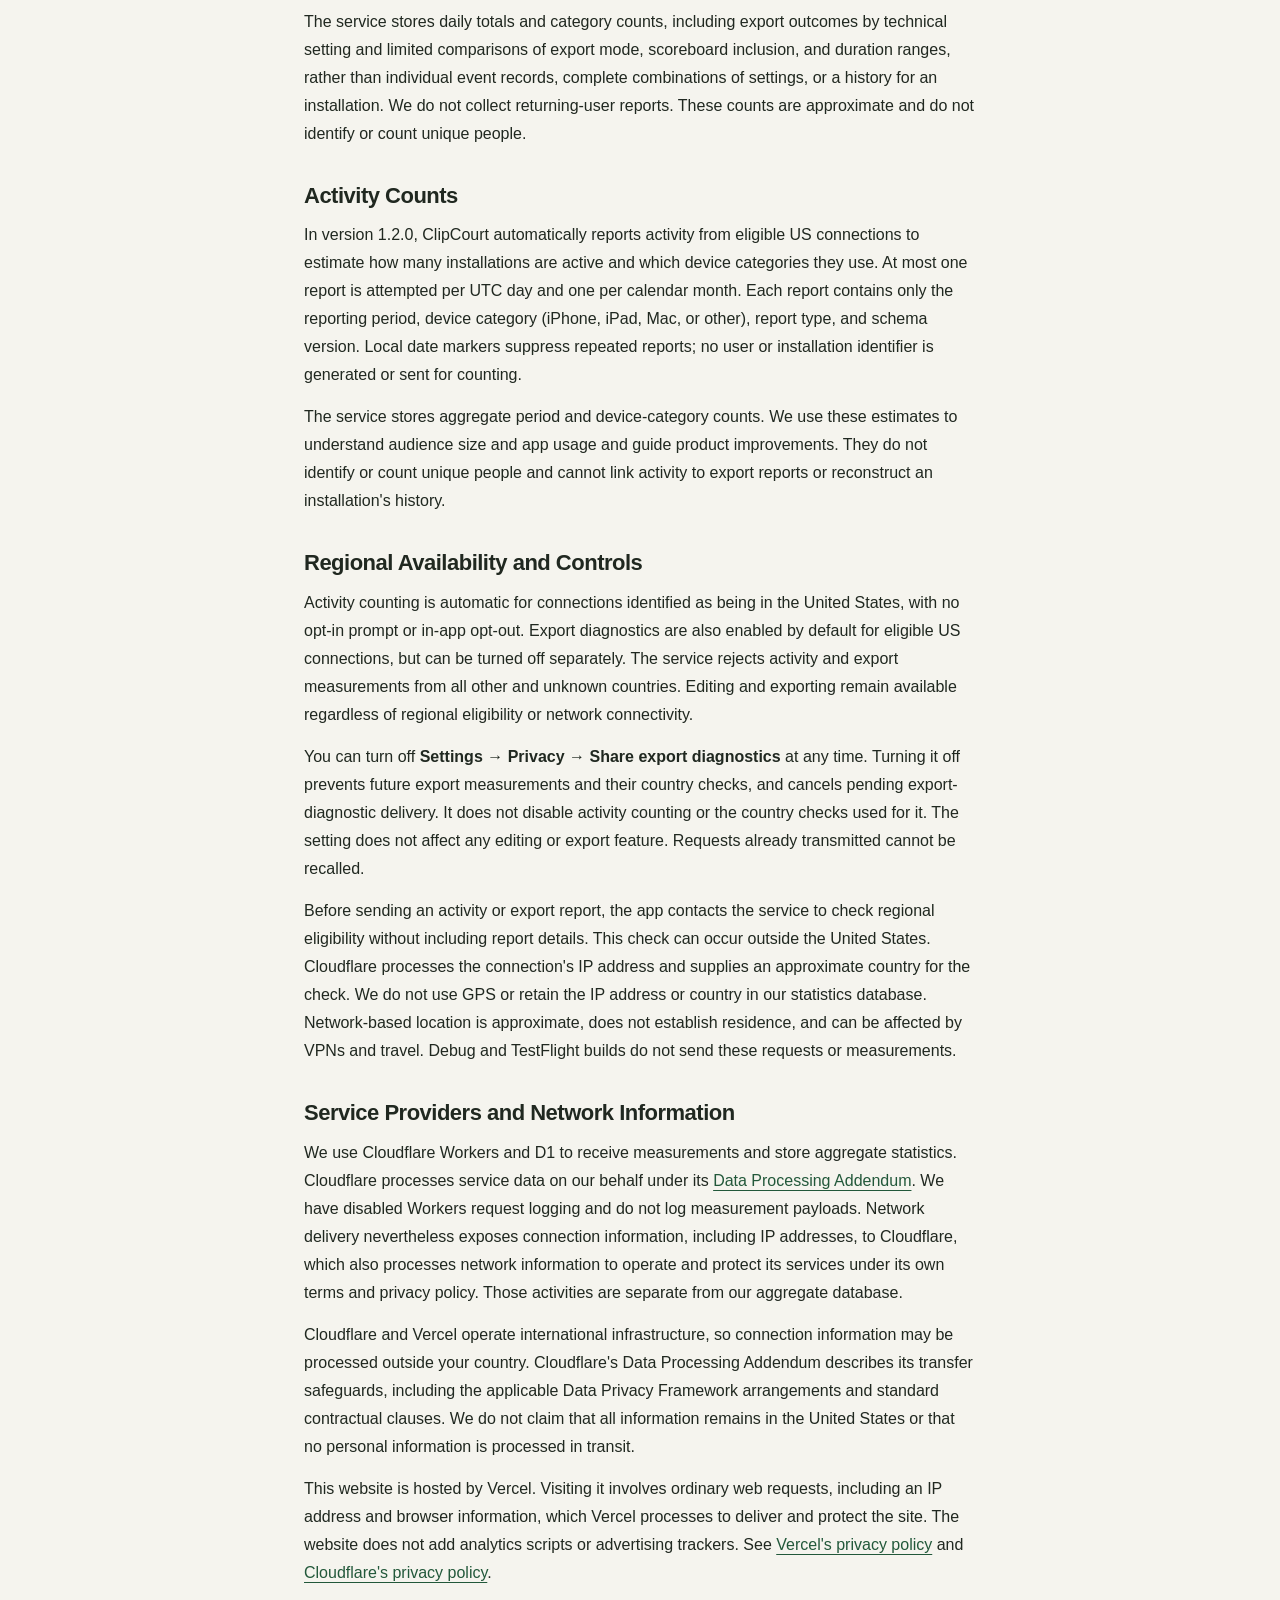
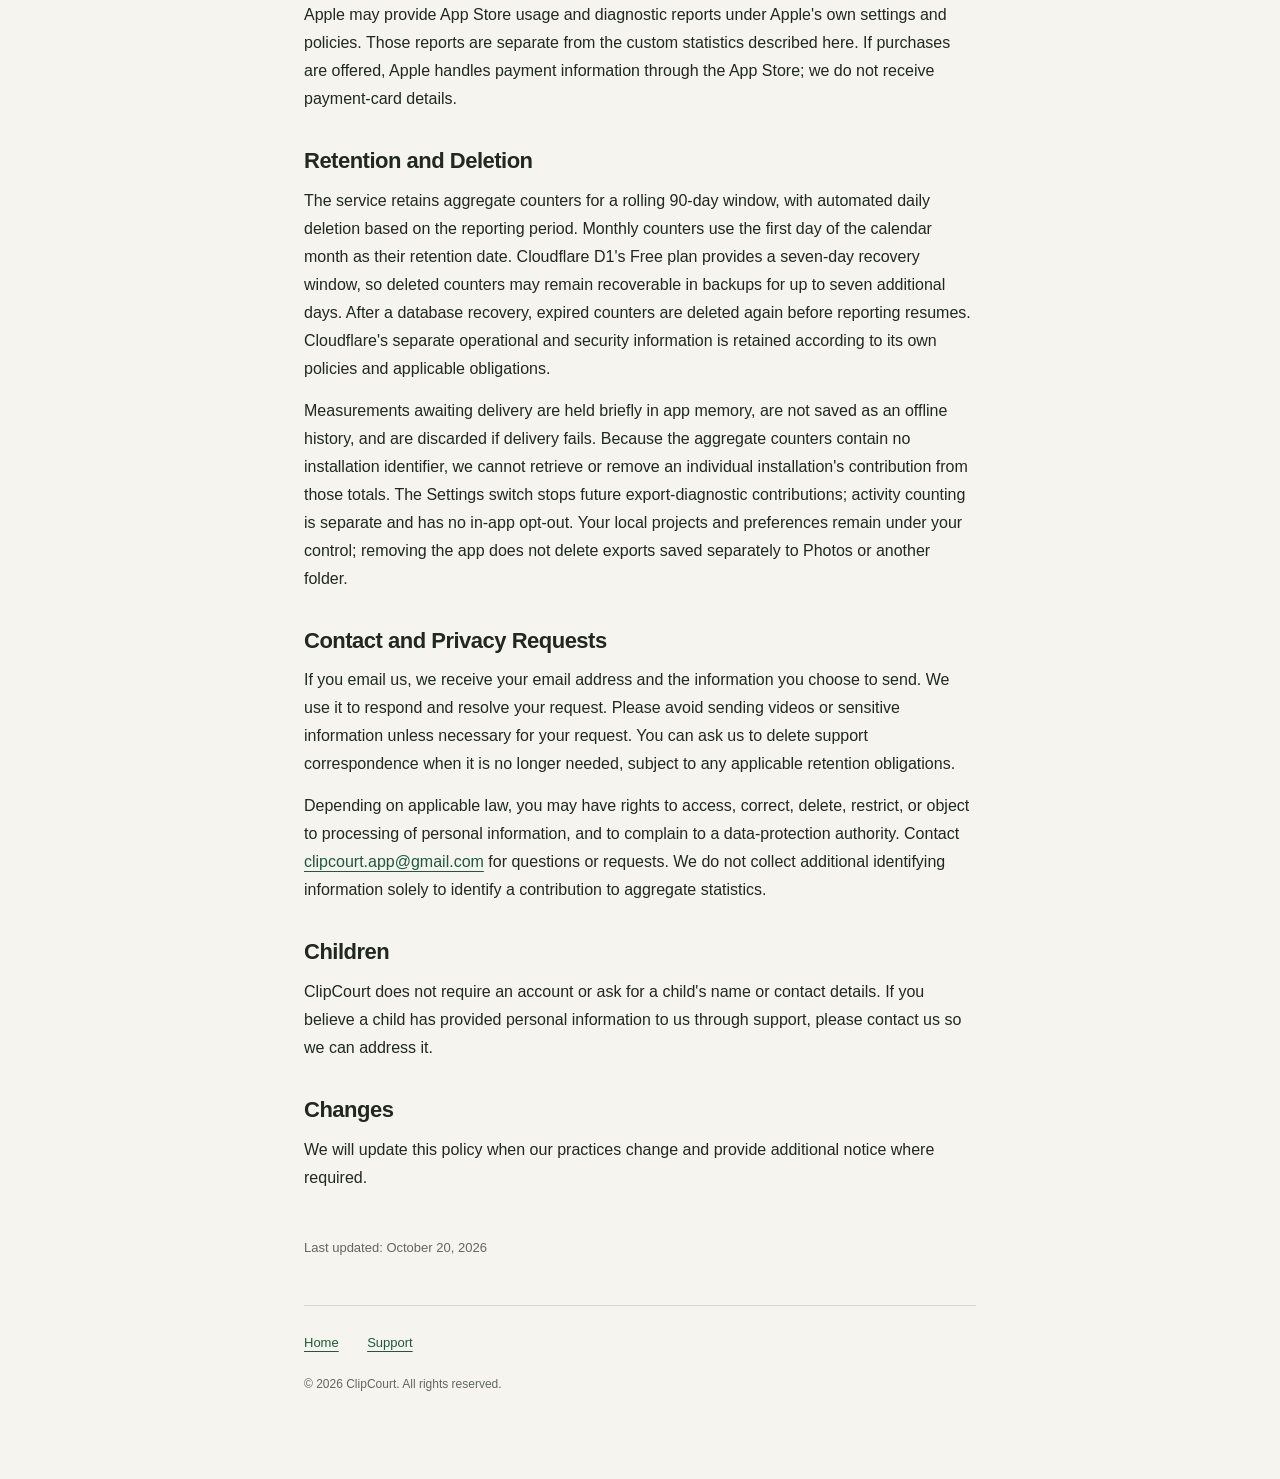
==== commit 59e4e529: "Clarify that video frames and audio are never collected by logging" ====
--- a/privacy.html
+++ b/privacy.html
@@ -30,14 +30,14 @@
         <h1>Privacy Policy</h1>
         <p class="subtitle">ClipCourt</p>
 
-        <div class="badge">Your videos are processed on your device. We do not upload them for analytics.</div>
+        <div class="badge">No video content is collected. No frames, thumbnails, or audio.</div>
 
         <h2>About This Policy</h2>
         <p>ClipCourt is a video editing app provided by Kostas Papadopoulos. This policy describes how ClipCourt handles information when you use the app, visit this website, or contact us.</p>
         <p><strong>Version 1.2.0 update:</strong> The forthcoming update adds the US-only activity counts and export diagnostics described below. Activity counting is automatic and has no opt-out; export diagnostics have a separate switch in Settings. Earlier distributed versions do not send these measurements. This policy describes the update being prepared for App Store review; publication of this policy does not install or release that update.</p>
 
         <h2>Your Videos and Projects</h2>
-        <p>Editing and exporting take place on your device. We do not upload your videos, audio, thumbnails, filenames, folder paths, annotations, team names, scores, or project contents to our analytics service. Projects and preferences are stored locally. Media you select or save may also be managed by Apple Photos, iCloud, or a storage provider you choose, according to your own settings.</p>
+        <p><strong>ClipCourt does not collect or upload the content of your videos, including any individual frame, still image, thumbnail, or audio. Logging does not capture or analyze what appears or is said in your videos.</strong> Editing and exporting take place on your device. We also do not collect filenames, folder paths, annotations, team names, scores, or project contents through logging. Projects and preferences are stored locally. Media you select or save may also be managed by Apple Photos, iCloud, or a storage provider you choose, according to your own settings.</p>
         <p>ClipCourt uses photo-library and file access to import selected videos and save exports. You control these permissions through your device settings. Choosing to share an export sends it only through the destination you select.</p>
 
         <h2>Export Diagnostics</h2>
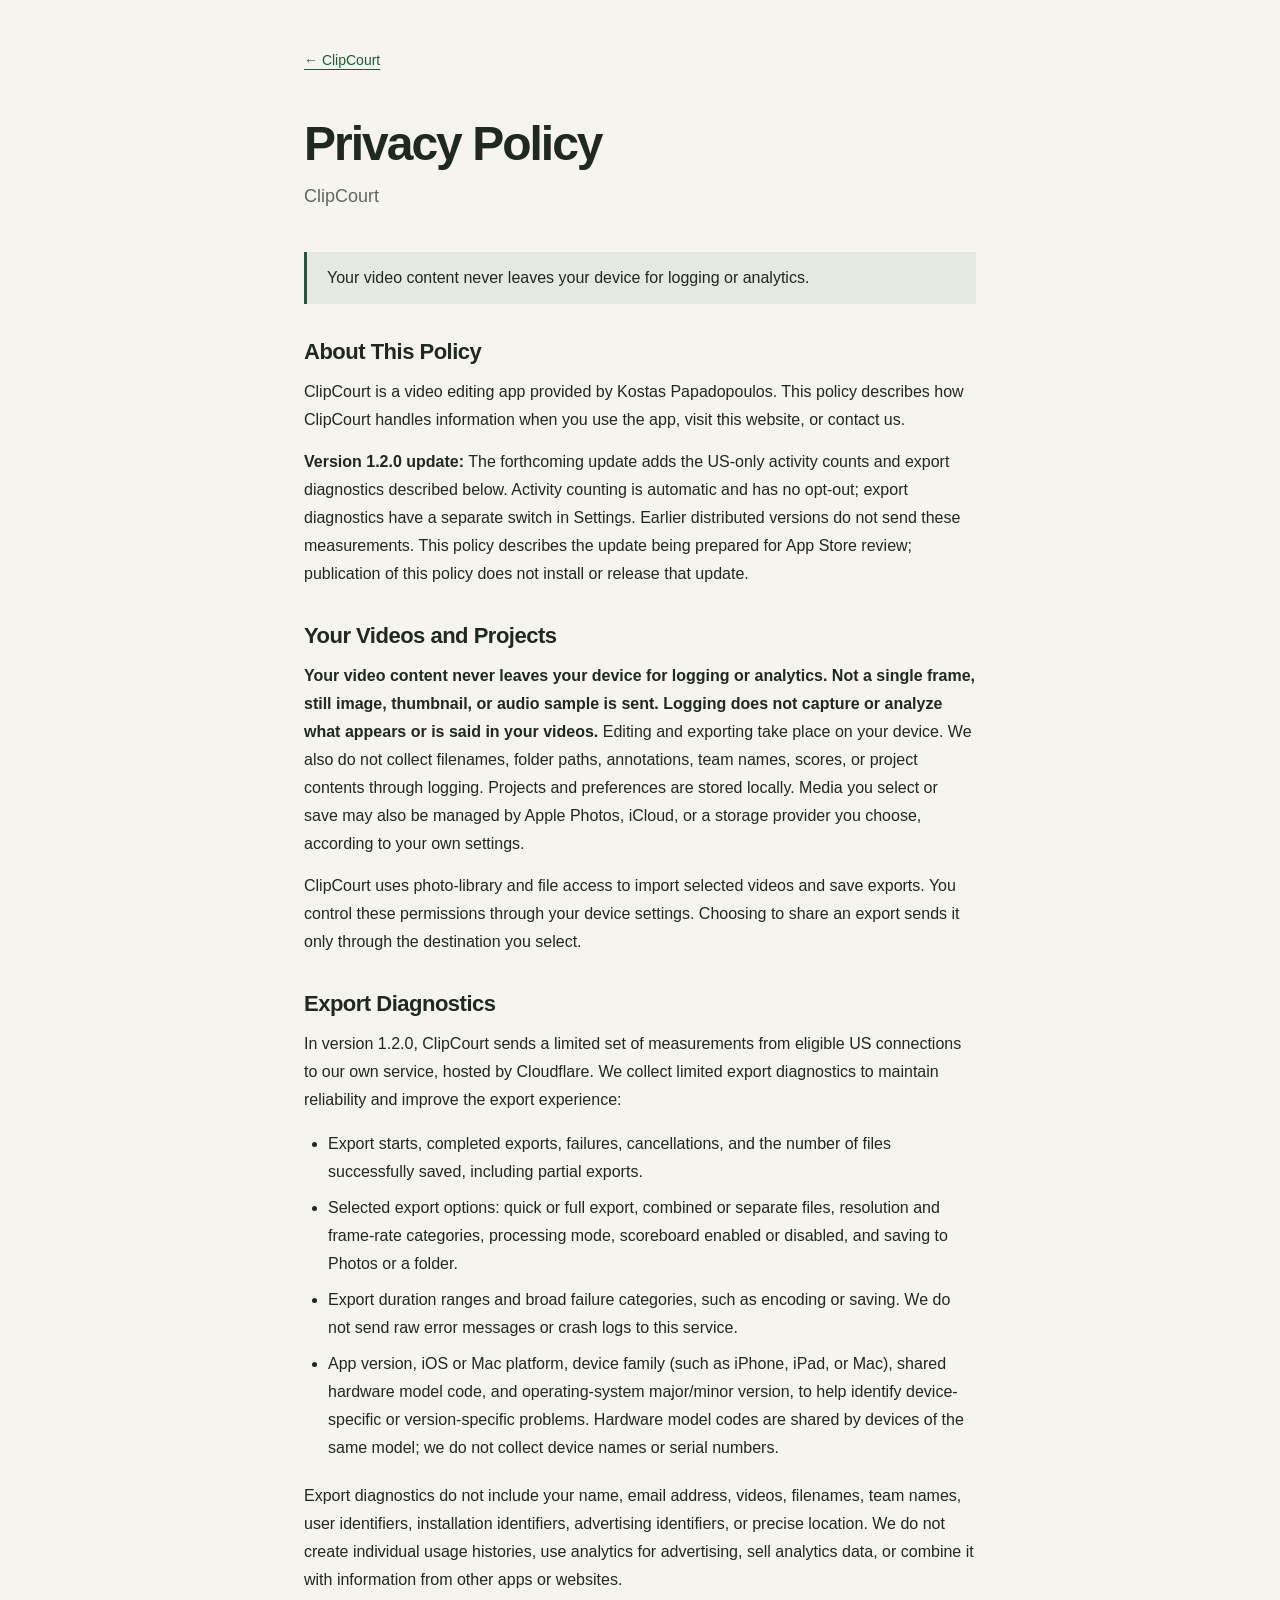
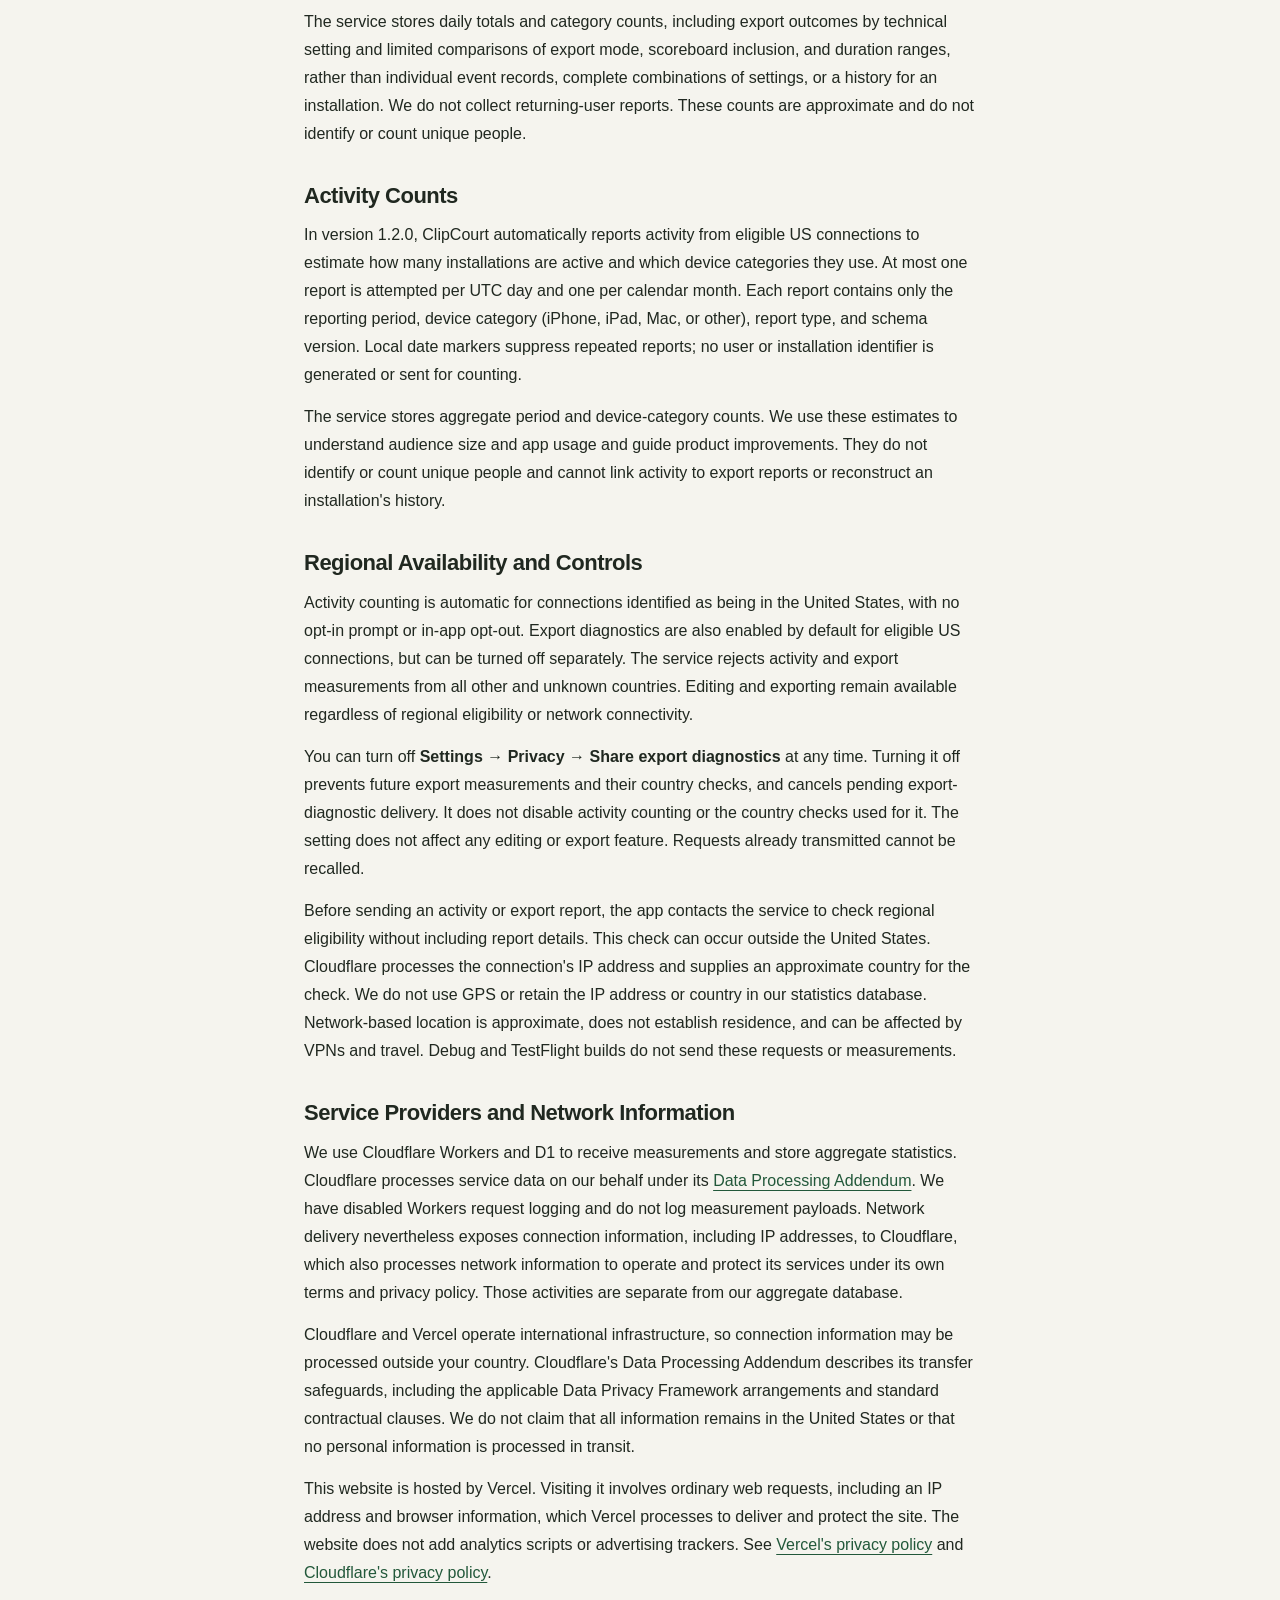
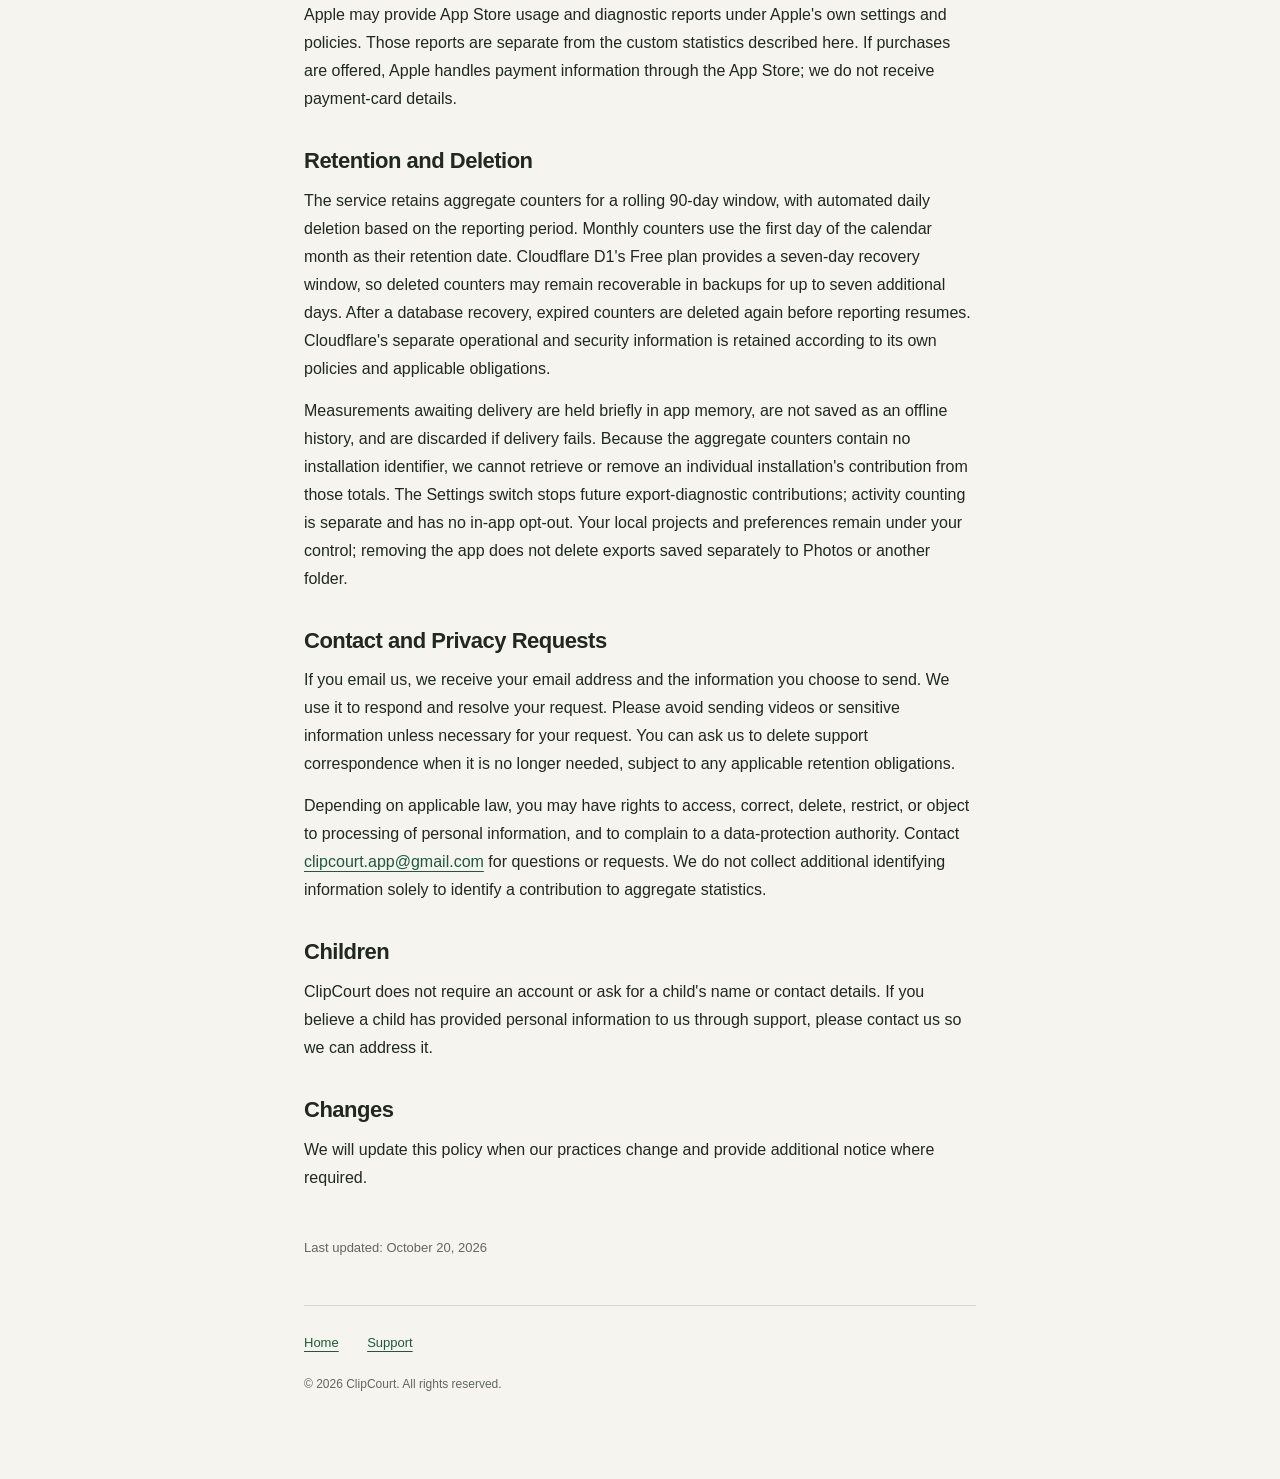
==== commit bff37ec5: "State video content never leaves device for logging" ====
--- a/privacy.html
+++ b/privacy.html
@@ -30,14 +30,14 @@
         <h1>Privacy Policy</h1>
         <p class="subtitle">ClipCourt</p>
 
-        <div class="badge">No video content is collected. No frames, thumbnails, or audio.</div>
+        <div class="badge">Your video content never leaves your device for logging or analytics.</div>
 
         <h2>About This Policy</h2>
         <p>ClipCourt is a video editing app provided by Kostas Papadopoulos. This policy describes how ClipCourt handles information when you use the app, visit this website, or contact us.</p>
         <p><strong>Version 1.2.0 update:</strong> The forthcoming update adds the US-only activity counts and export diagnostics described below. Activity counting is automatic and has no opt-out; export diagnostics have a separate switch in Settings. Earlier distributed versions do not send these measurements. This policy describes the update being prepared for App Store review; publication of this policy does not install or release that update.</p>
 
         <h2>Your Videos and Projects</h2>
-        <p><strong>ClipCourt does not collect or upload the content of your videos, including any individual frame, still image, thumbnail, or audio. Logging does not capture or analyze what appears or is said in your videos.</strong> Editing and exporting take place on your device. We also do not collect filenames, folder paths, annotations, team names, scores, or project contents through logging. Projects and preferences are stored locally. Media you select or save may also be managed by Apple Photos, iCloud, or a storage provider you choose, according to your own settings.</p>
+        <p><strong>Your video content never leaves your device for logging or analytics. Not a single frame, still image, thumbnail, or audio sample is sent. Logging does not capture or analyze what appears or is said in your videos.</strong> Editing and exporting take place on your device. We also do not collect filenames, folder paths, annotations, team names, scores, or project contents through logging. Projects and preferences are stored locally. Media you select or save may also be managed by Apple Photos, iCloud, or a storage provider you choose, according to your own settings.</p>
         <p>ClipCourt uses photo-library and file access to import selected videos and save exports. You control these permissions through your device settings. Choosing to share an export sends it only through the destination you select.</p>
 
         <h2>Export Diagnostics</h2>
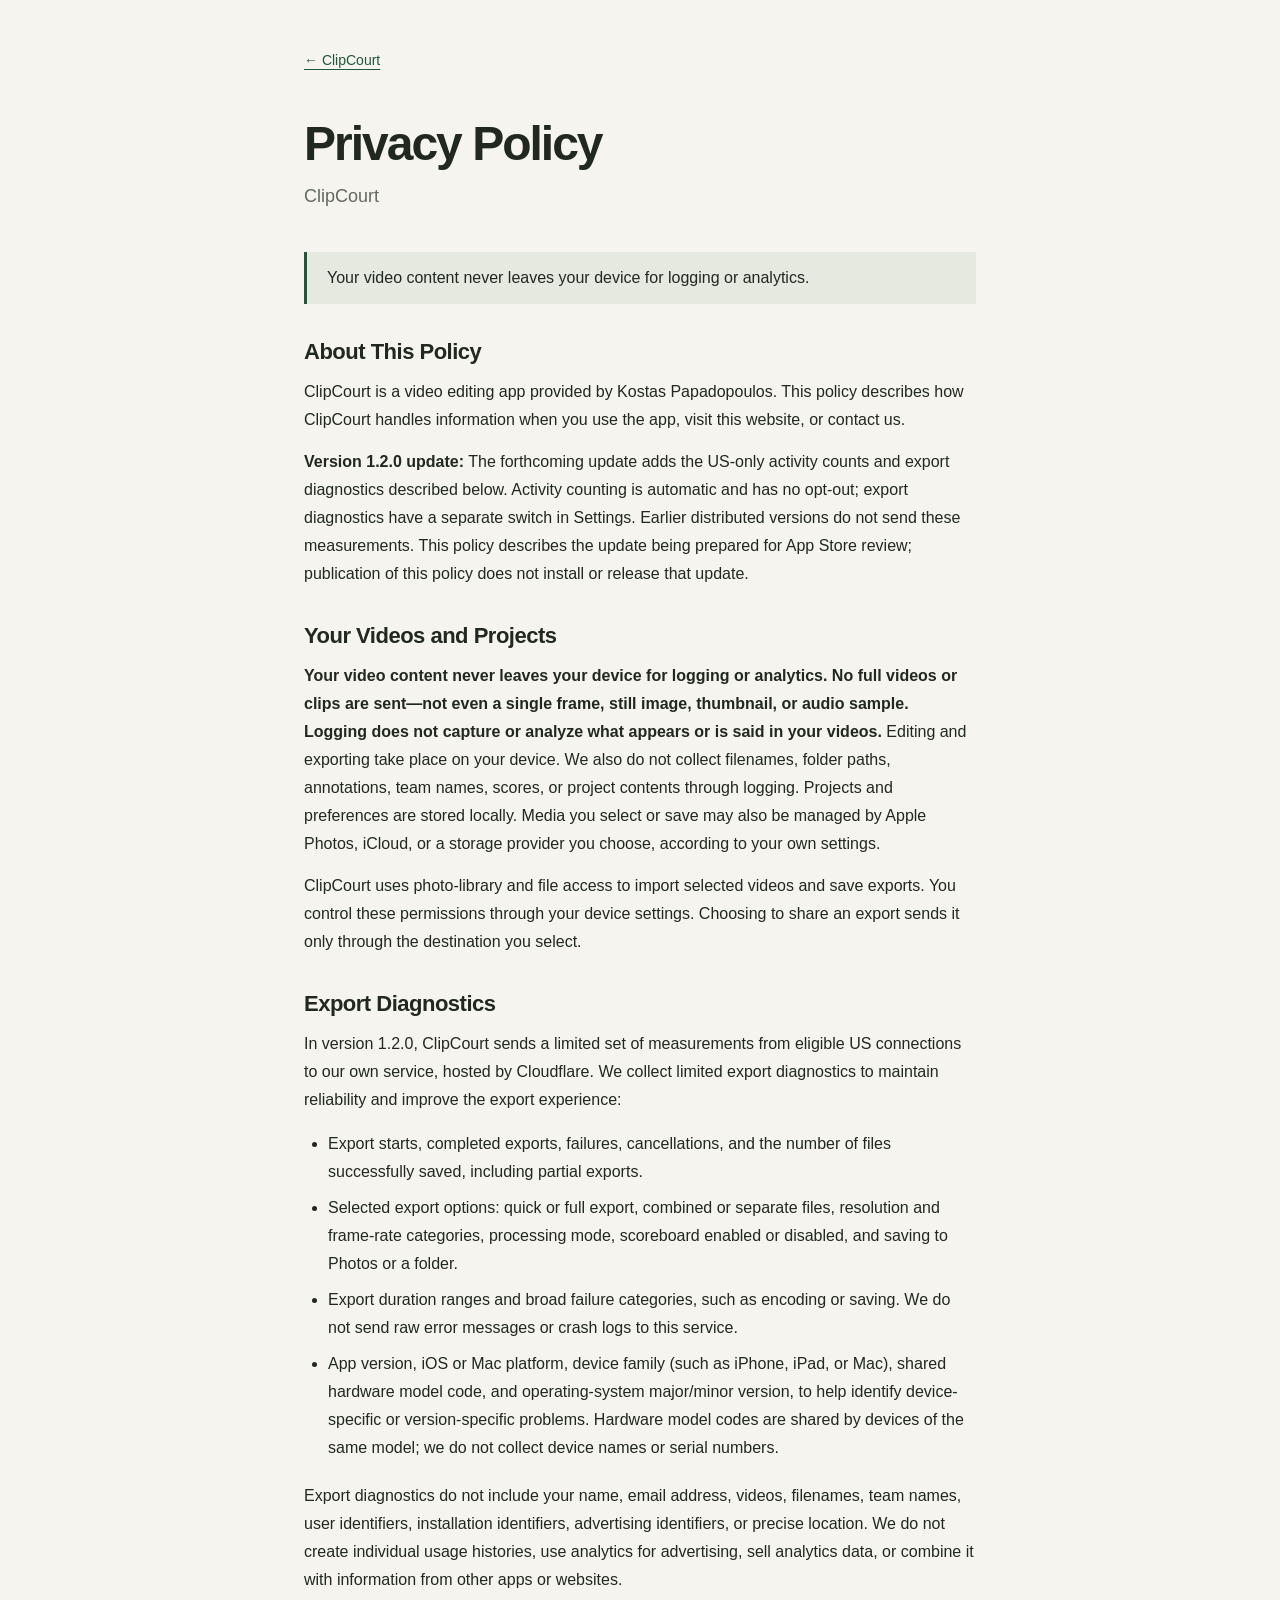
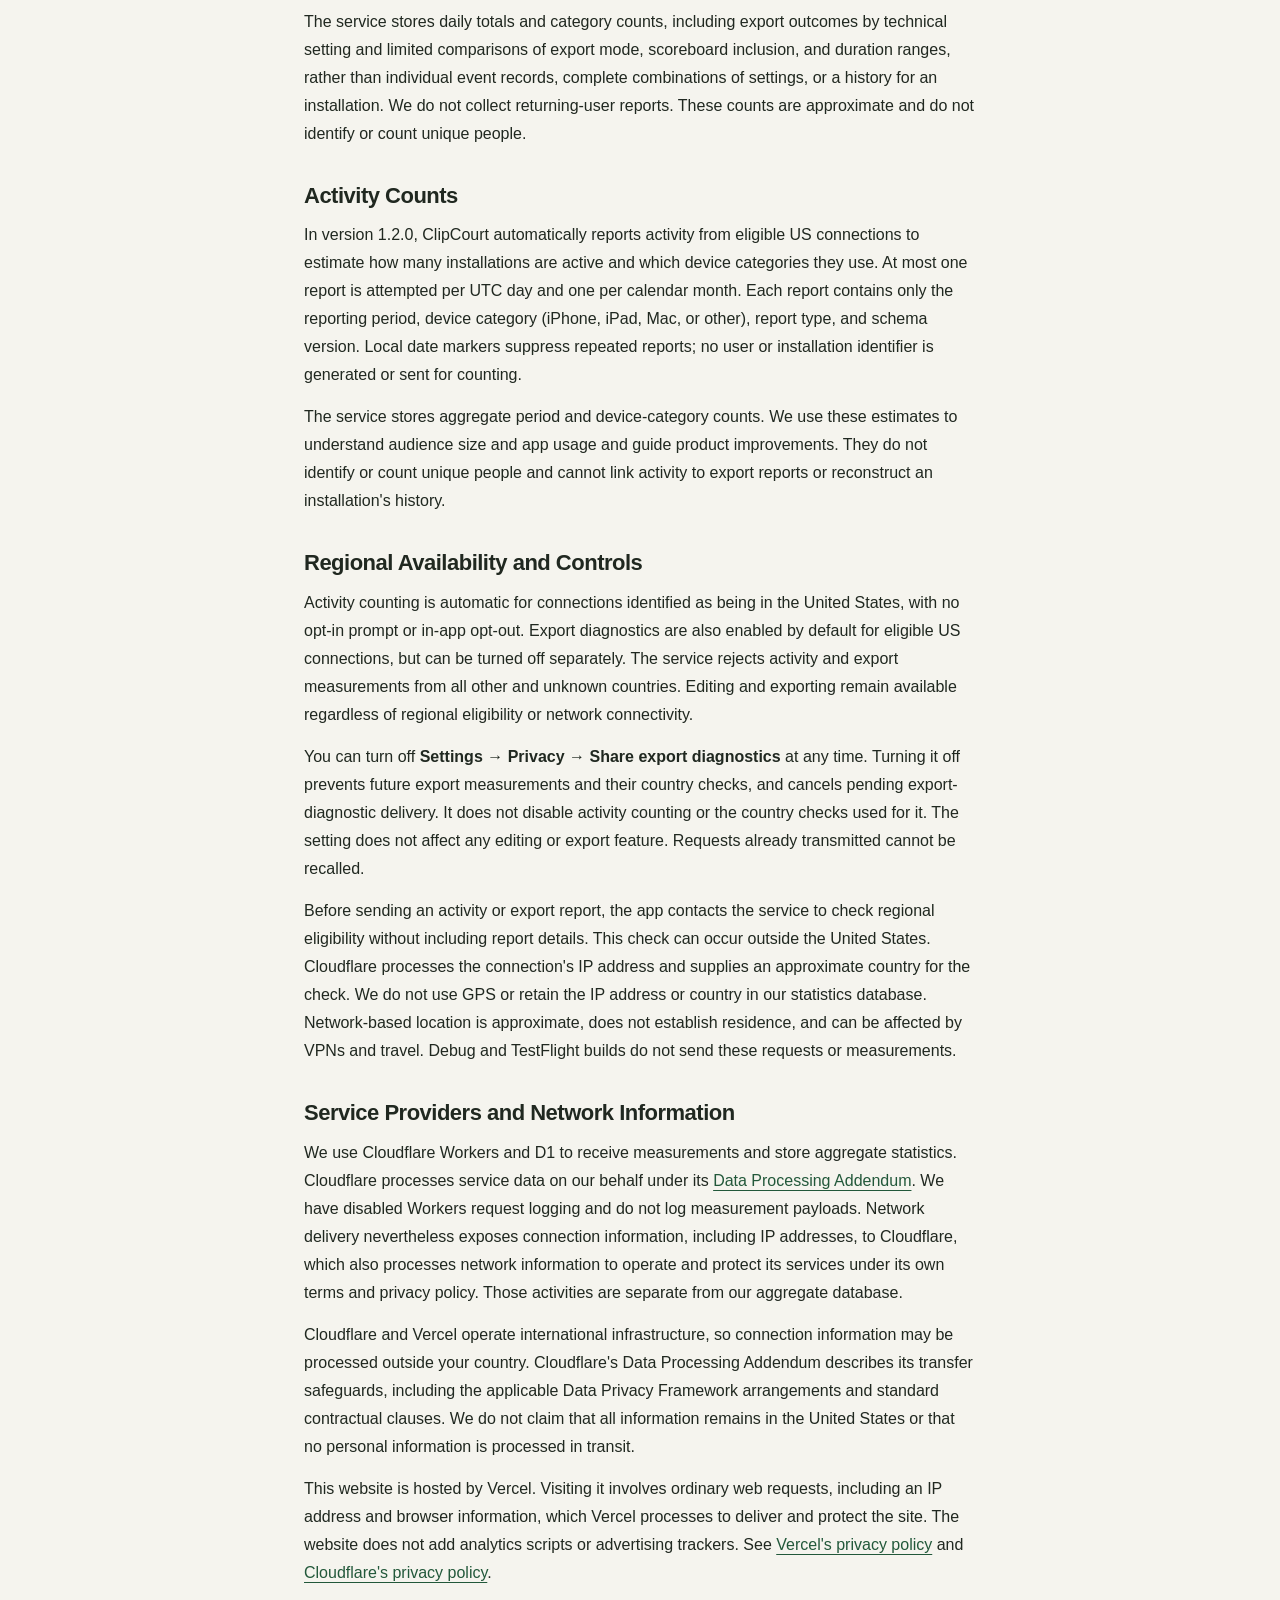
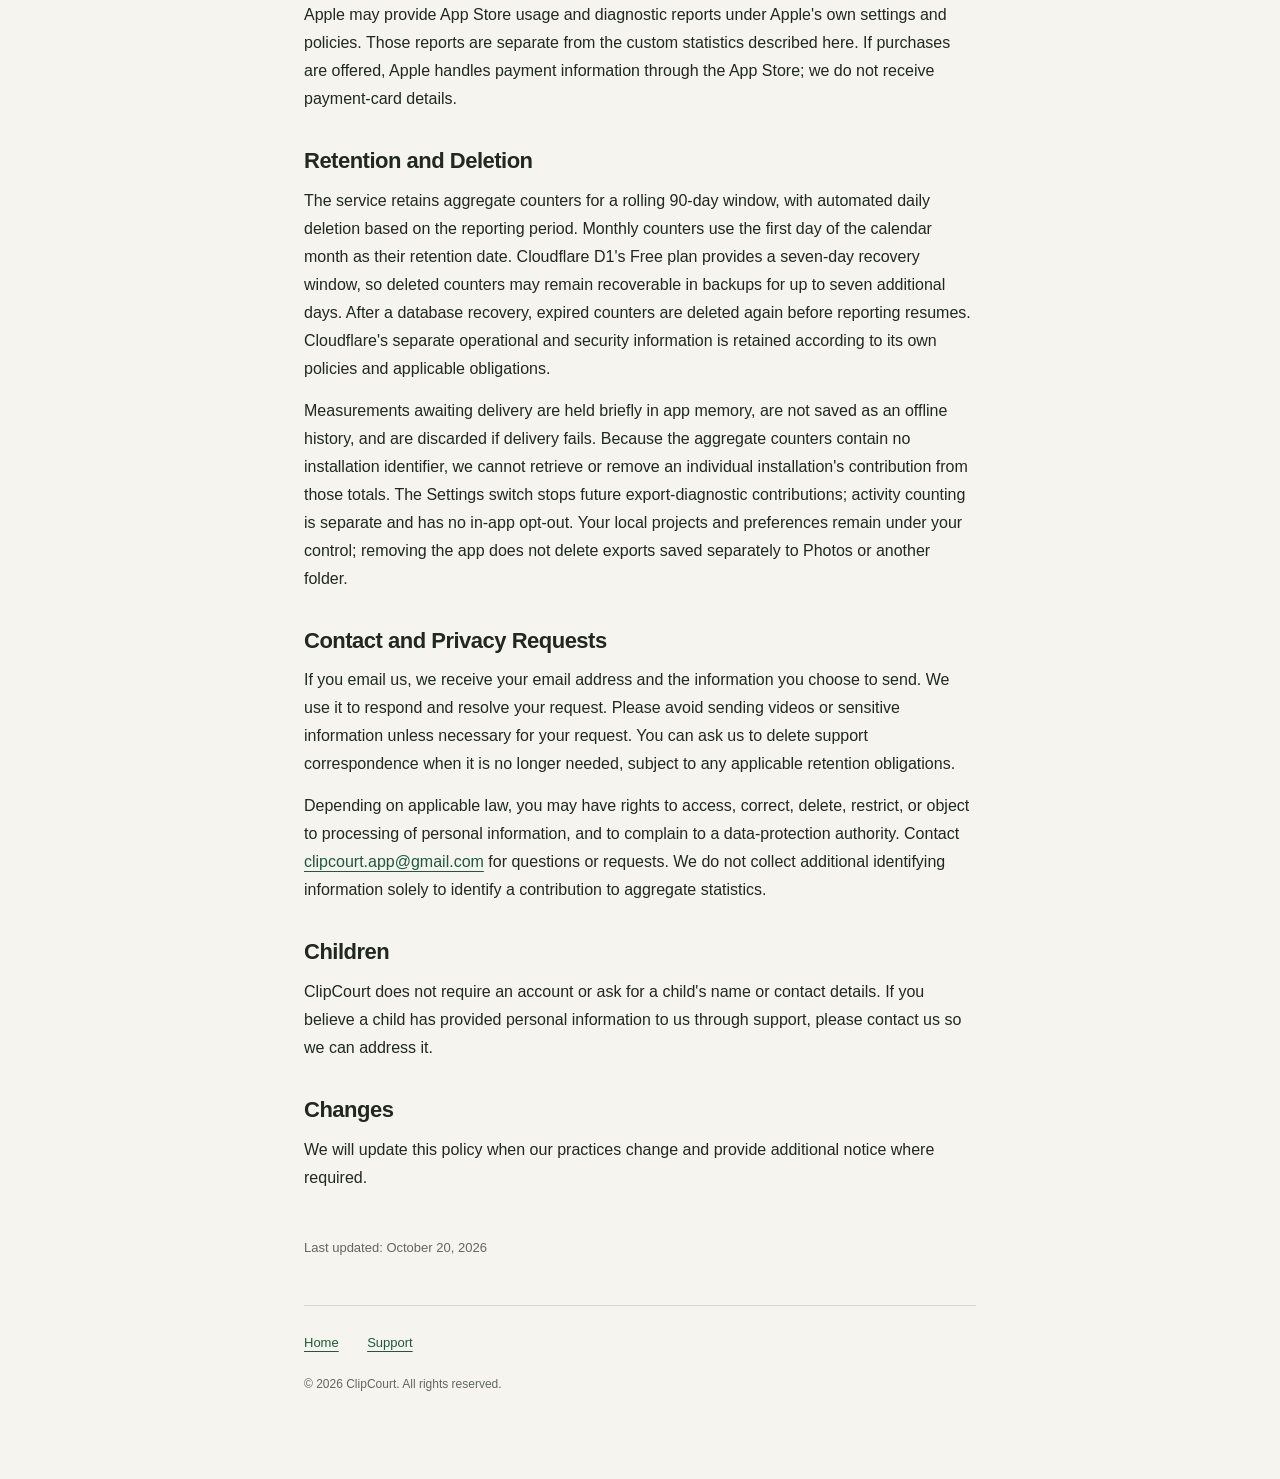
==== commit 153b2692: "Clarify no full videos clips or even frames are sent for logging" ====
--- a/privacy.html
+++ b/privacy.html
@@ -37,7 +37,7 @@
         <p><strong>Version 1.2.0 update:</strong> The forthcoming update adds the US-only activity counts and export diagnostics described below. Activity counting is automatic and has no opt-out; export diagnostics have a separate switch in Settings. Earlier distributed versions do not send these measurements. This policy describes the update being prepared for App Store review; publication of this policy does not install or release that update.</p>
 
         <h2>Your Videos and Projects</h2>
-        <p><strong>Your video content never leaves your device for logging or analytics. Not a single frame, still image, thumbnail, or audio sample is sent. Logging does not capture or analyze what appears or is said in your videos.</strong> Editing and exporting take place on your device. We also do not collect filenames, folder paths, annotations, team names, scores, or project contents through logging. Projects and preferences are stored locally. Media you select or save may also be managed by Apple Photos, iCloud, or a storage provider you choose, according to your own settings.</p>
+        <p><strong>Your video content never leaves your device for logging or analytics. No full videos or clips are sent—not even a single frame, still image, thumbnail, or audio sample. Logging does not capture or analyze what appears or is said in your videos.</strong> Editing and exporting take place on your device. We also do not collect filenames, folder paths, annotations, team names, scores, or project contents through logging. Projects and preferences are stored locally. Media you select or save may also be managed by Apple Photos, iCloud, or a storage provider you choose, according to your own settings.</p>
         <p>ClipCourt uses photo-library and file access to import selected videos and save exports. You control these permissions through your device settings. Choosing to share an export sends it only through the destination you select.</p>
 
         <h2>Export Diagnostics</h2>
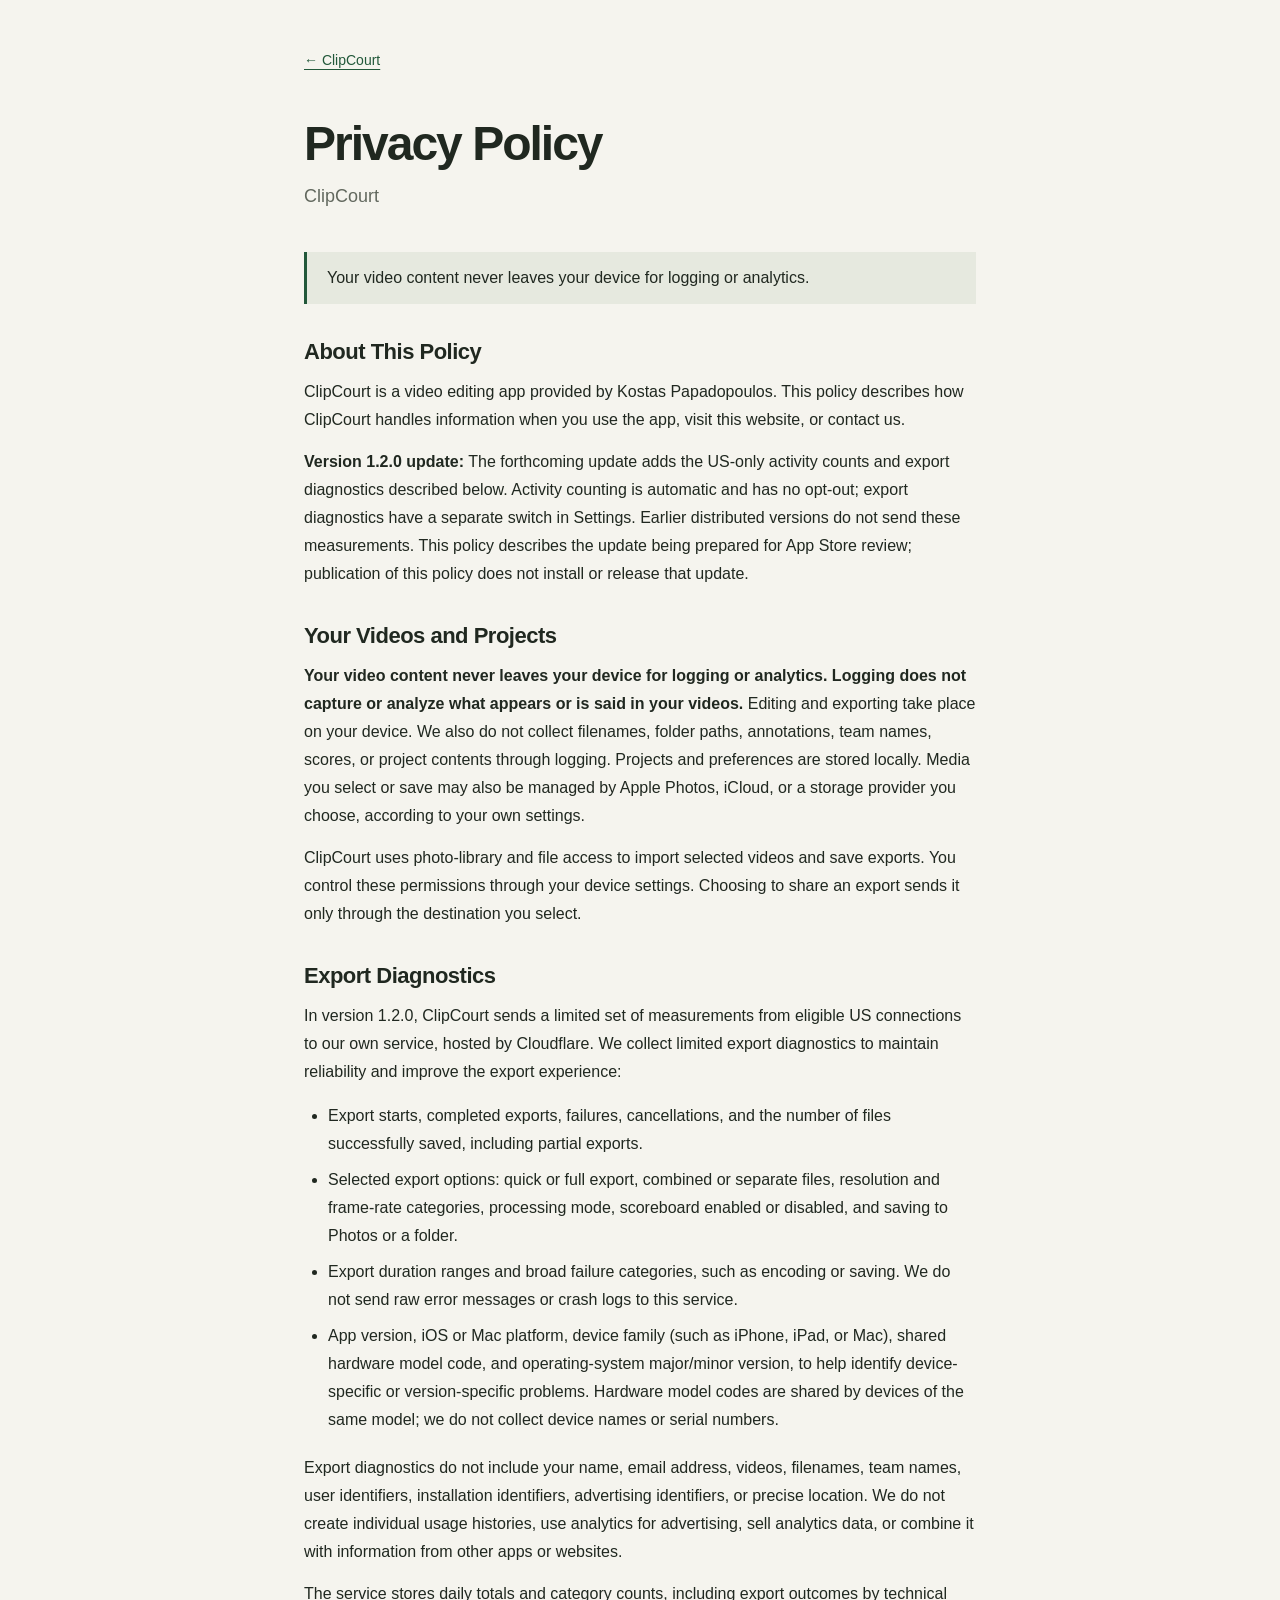
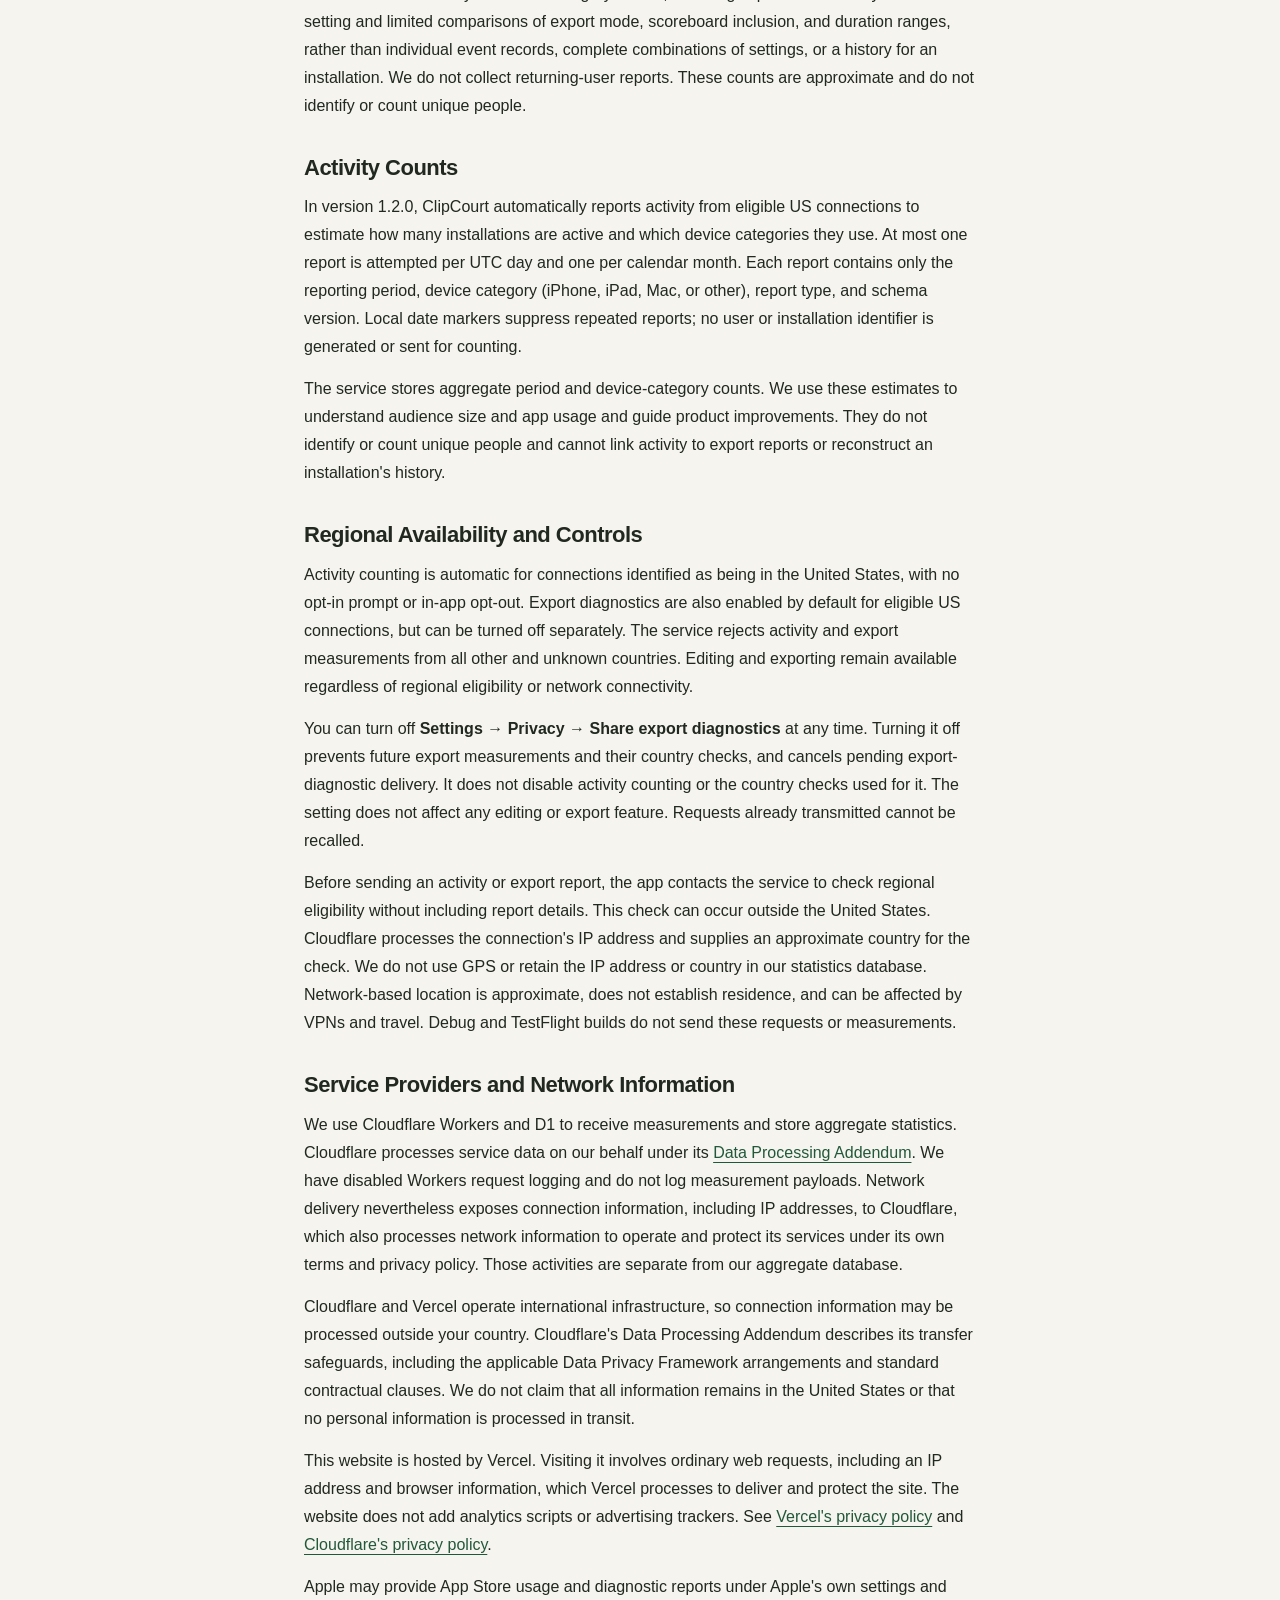
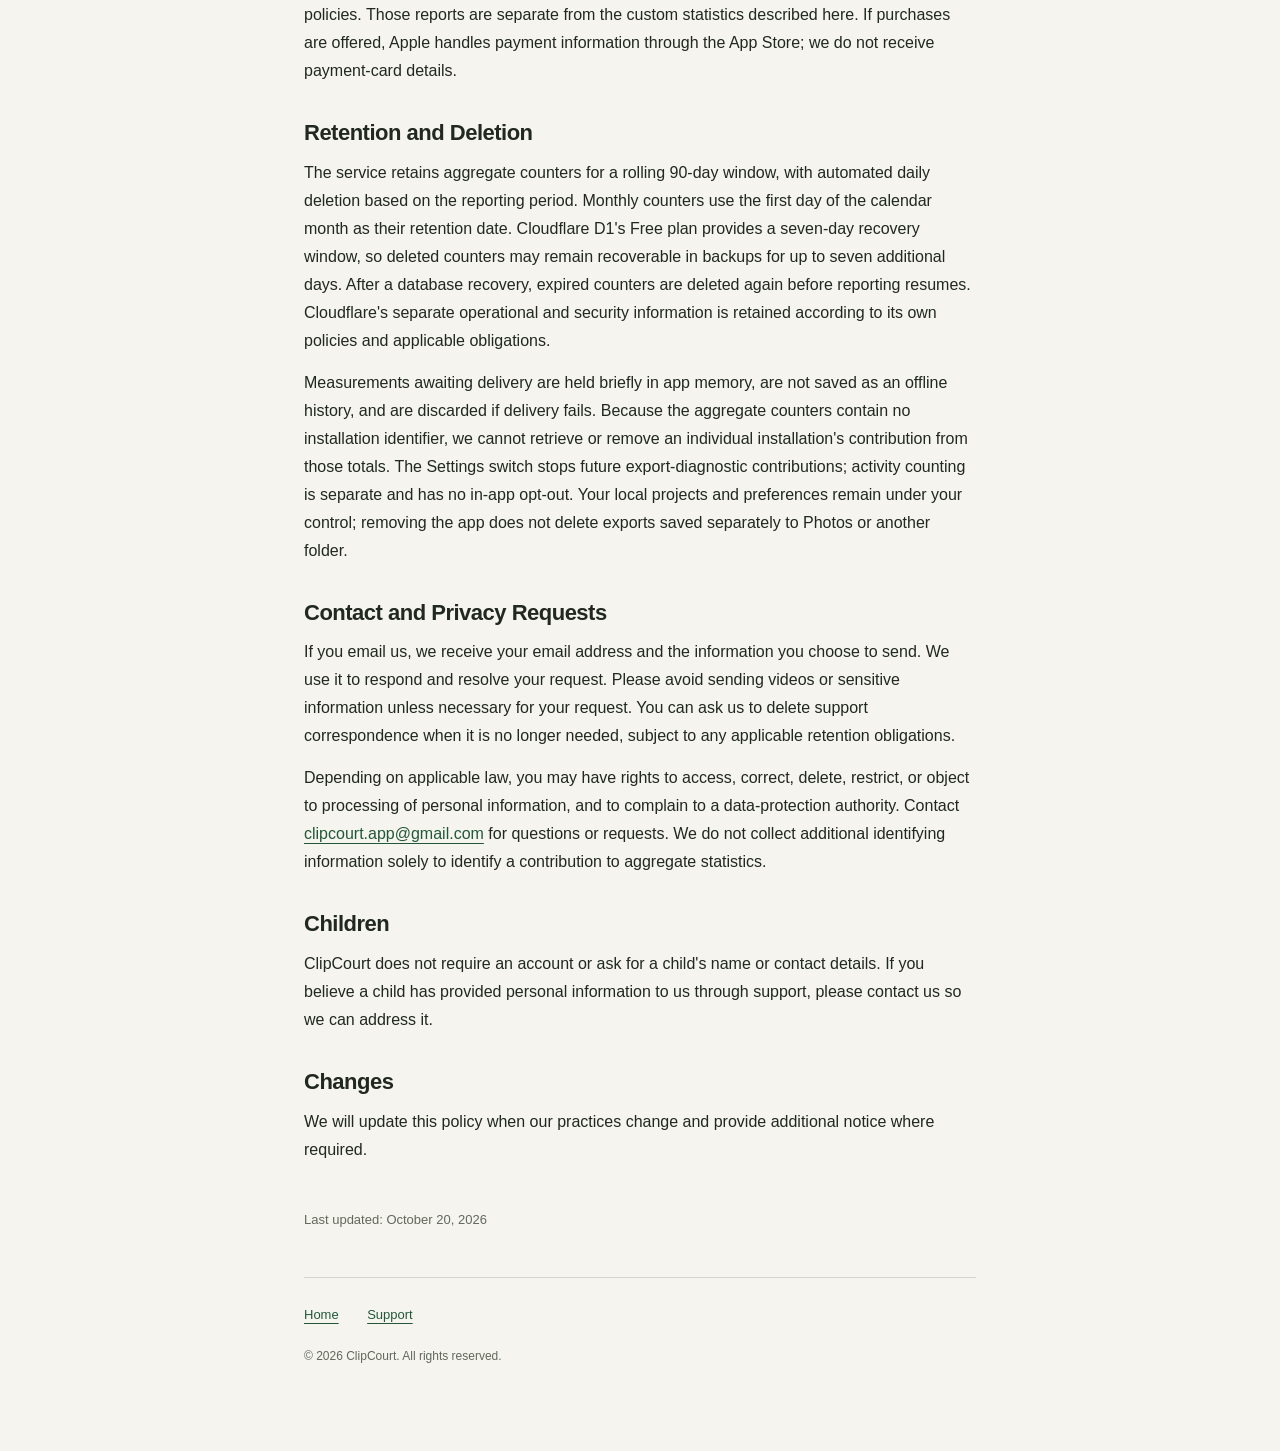
==== commit a5fbae11: "Simplify video privacy statement" ====
--- a/privacy.html
+++ b/privacy.html
@@ -37,7 +37,7 @@
         <p><strong>Version 1.2.0 update:</strong> The forthcoming update adds the US-only activity counts and export diagnostics described below. Activity counting is automatic and has no opt-out; export diagnostics have a separate switch in Settings. Earlier distributed versions do not send these measurements. This policy describes the update being prepared for App Store review; publication of this policy does not install or release that update.</p>
 
         <h2>Your Videos and Projects</h2>
-        <p><strong>Your video content never leaves your device for logging or analytics. No full videos or clips are sent—not even a single frame, still image, thumbnail, or audio sample. Logging does not capture or analyze what appears or is said in your videos.</strong> Editing and exporting take place on your device. We also do not collect filenames, folder paths, annotations, team names, scores, or project contents through logging. Projects and preferences are stored locally. Media you select or save may also be managed by Apple Photos, iCloud, or a storage provider you choose, according to your own settings.</p>
+        <p><strong>Your video content never leaves your device for logging or analytics. Logging does not capture or analyze what appears or is said in your videos.</strong> Editing and exporting take place on your device. We also do not collect filenames, folder paths, annotations, team names, scores, or project contents through logging. Projects and preferences are stored locally. Media you select or save may also be managed by Apple Photos, iCloud, or a storage provider you choose, according to your own settings.</p>
         <p>ClipCourt uses photo-library and file access to import selected videos and save exports. You control these permissions through your device settings. Choosing to share an export sends it only through the destination you select.</p>
 
         <h2>Export Diagnostics</h2>
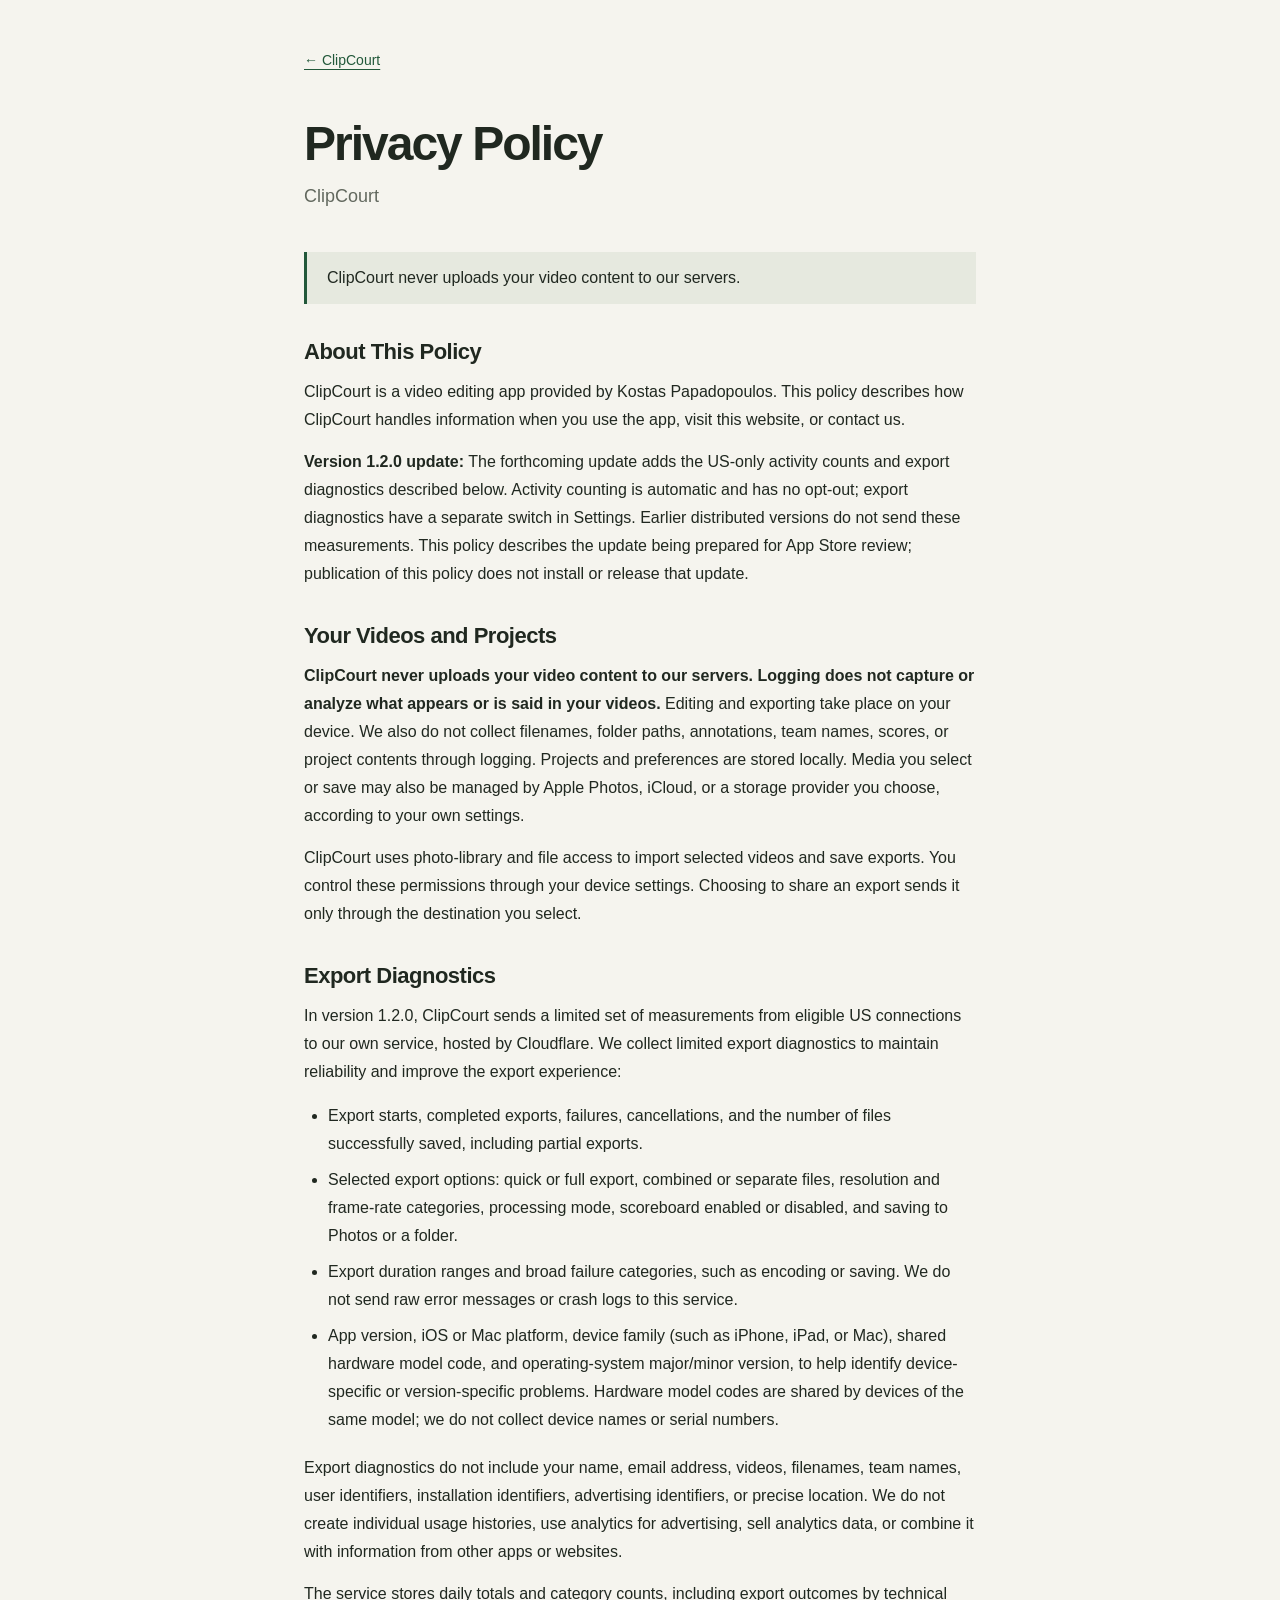
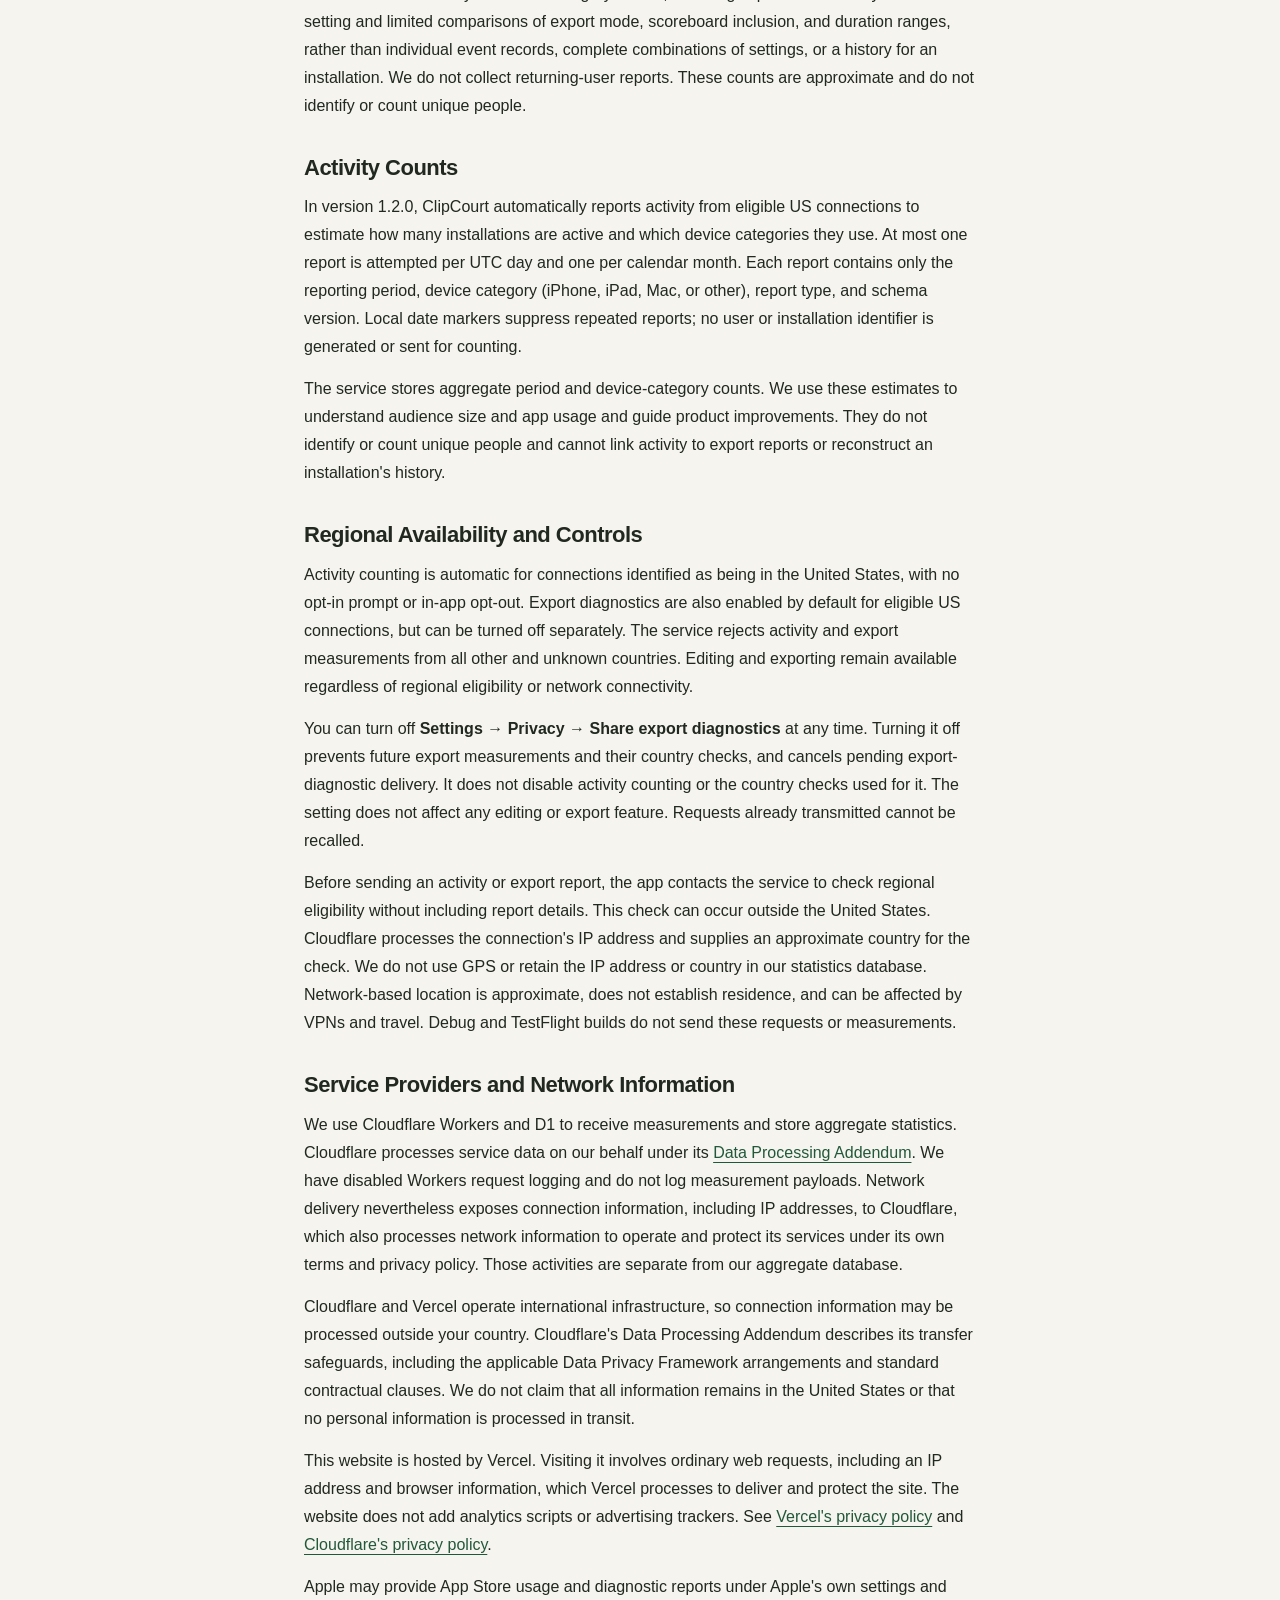
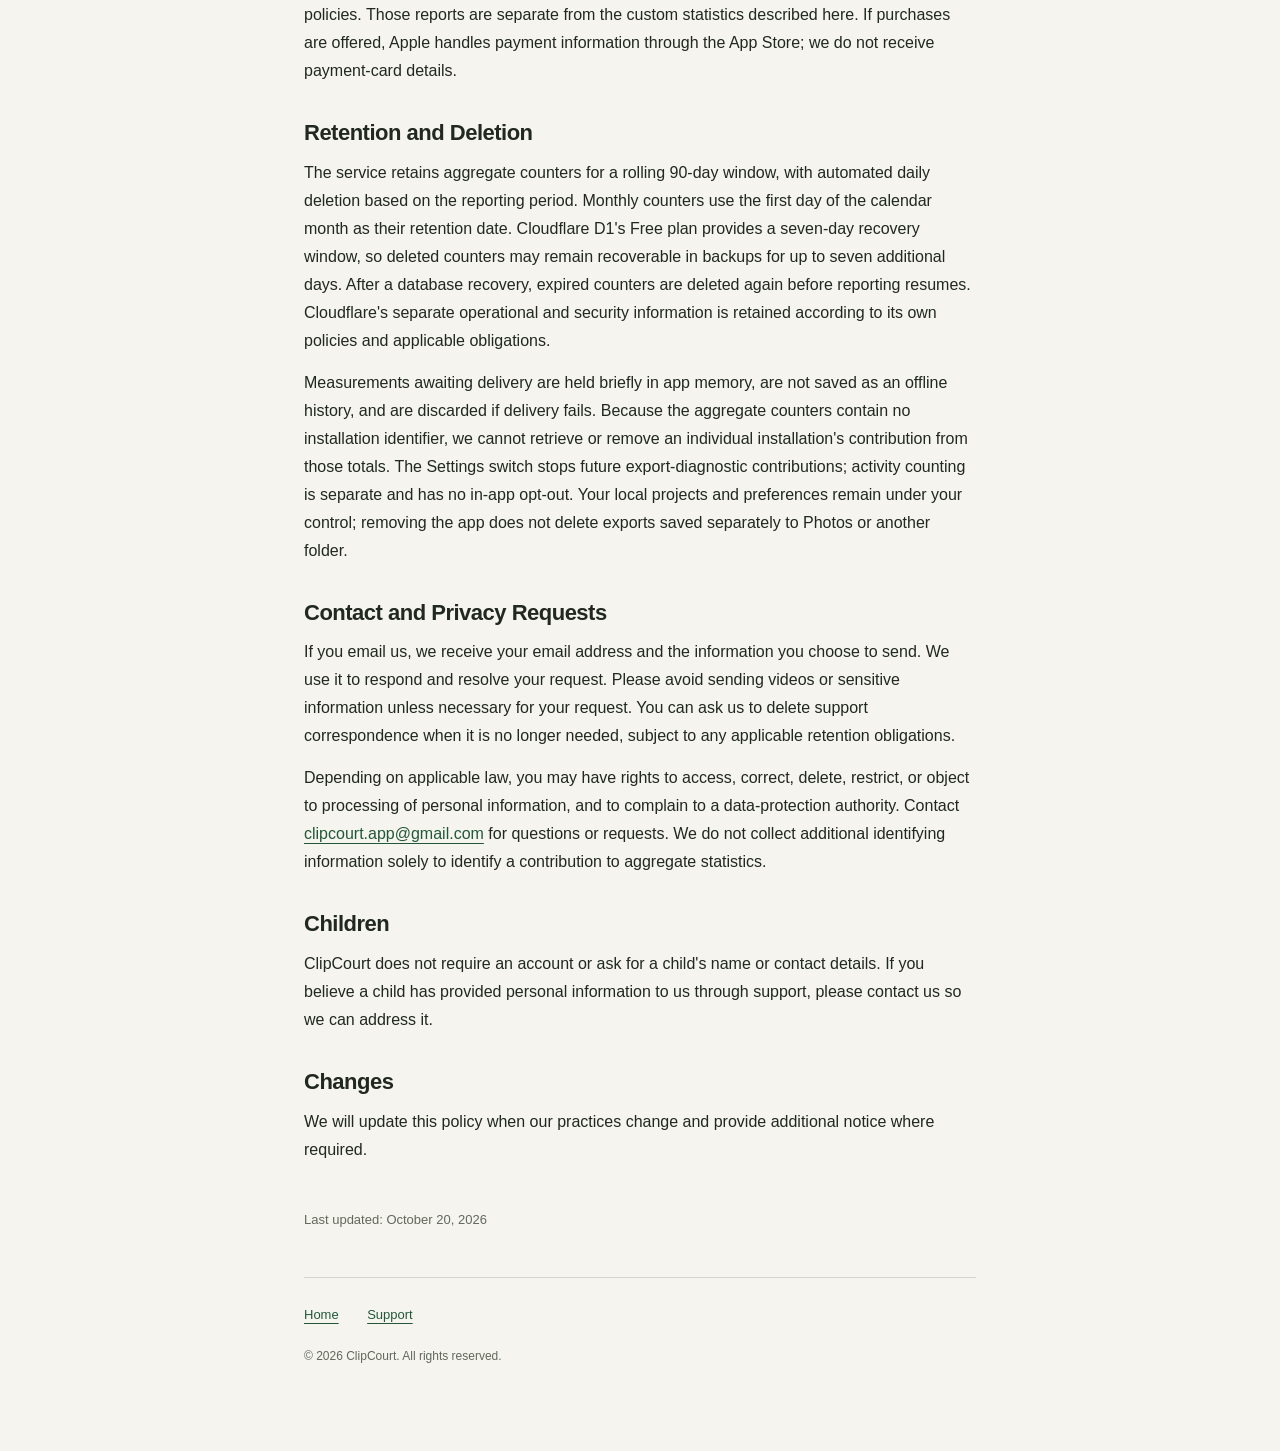
==== commit 3bb3fb8d: "State ClipCourt never uploads video content to its servers" ====
--- a/privacy.html
+++ b/privacy.html
@@ -30,14 +30,14 @@
         <h1>Privacy Policy</h1>
         <p class="subtitle">ClipCourt</p>
 
-        <div class="badge">Your video content never leaves your device for logging or analytics.</div>
+        <div class="badge">ClipCourt never uploads your video content to our servers.</div>
 
         <h2>About This Policy</h2>
         <p>ClipCourt is a video editing app provided by Kostas Papadopoulos. This policy describes how ClipCourt handles information when you use the app, visit this website, or contact us.</p>
         <p><strong>Version 1.2.0 update:</strong> The forthcoming update adds the US-only activity counts and export diagnostics described below. Activity counting is automatic and has no opt-out; export diagnostics have a separate switch in Settings. Earlier distributed versions do not send these measurements. This policy describes the update being prepared for App Store review; publication of this policy does not install or release that update.</p>
 
         <h2>Your Videos and Projects</h2>
-        <p><strong>Your video content never leaves your device for logging or analytics. Logging does not capture or analyze what appears or is said in your videos.</strong> Editing and exporting take place on your device. We also do not collect filenames, folder paths, annotations, team names, scores, or project contents through logging. Projects and preferences are stored locally. Media you select or save may also be managed by Apple Photos, iCloud, or a storage provider you choose, according to your own settings.</p>
+        <p><strong>ClipCourt never uploads your video content to our servers. Logging does not capture or analyze what appears or is said in your videos.</strong> Editing and exporting take place on your device. We also do not collect filenames, folder paths, annotations, team names, scores, or project contents through logging. Projects and preferences are stored locally. Media you select or save may also be managed by Apple Photos, iCloud, or a storage provider you choose, according to your own settings.</p>
         <p>ClipCourt uses photo-library and file access to import selected videos and save exports. You control these permissions through your device settings. Choosing to share an export sends it only through the destination you select.</p>
 
         <h2>Export Diagnostics</h2>
